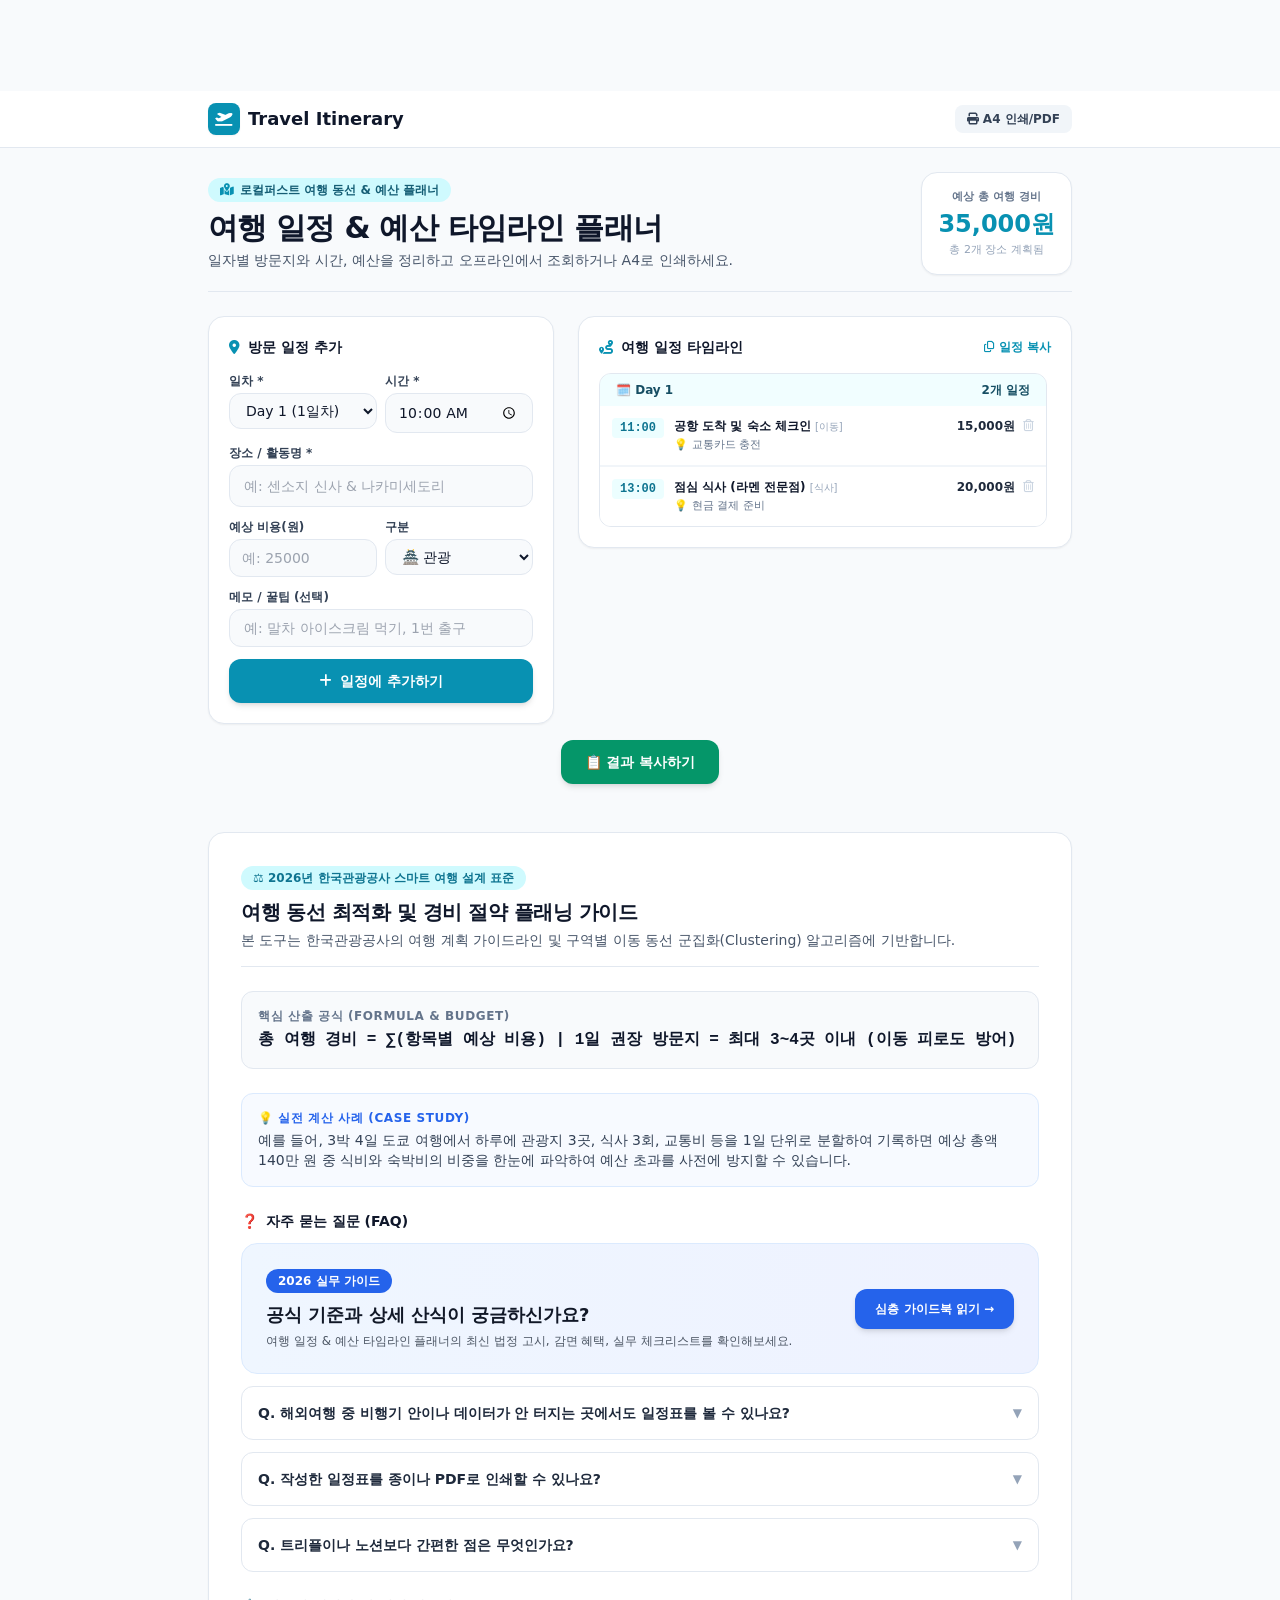
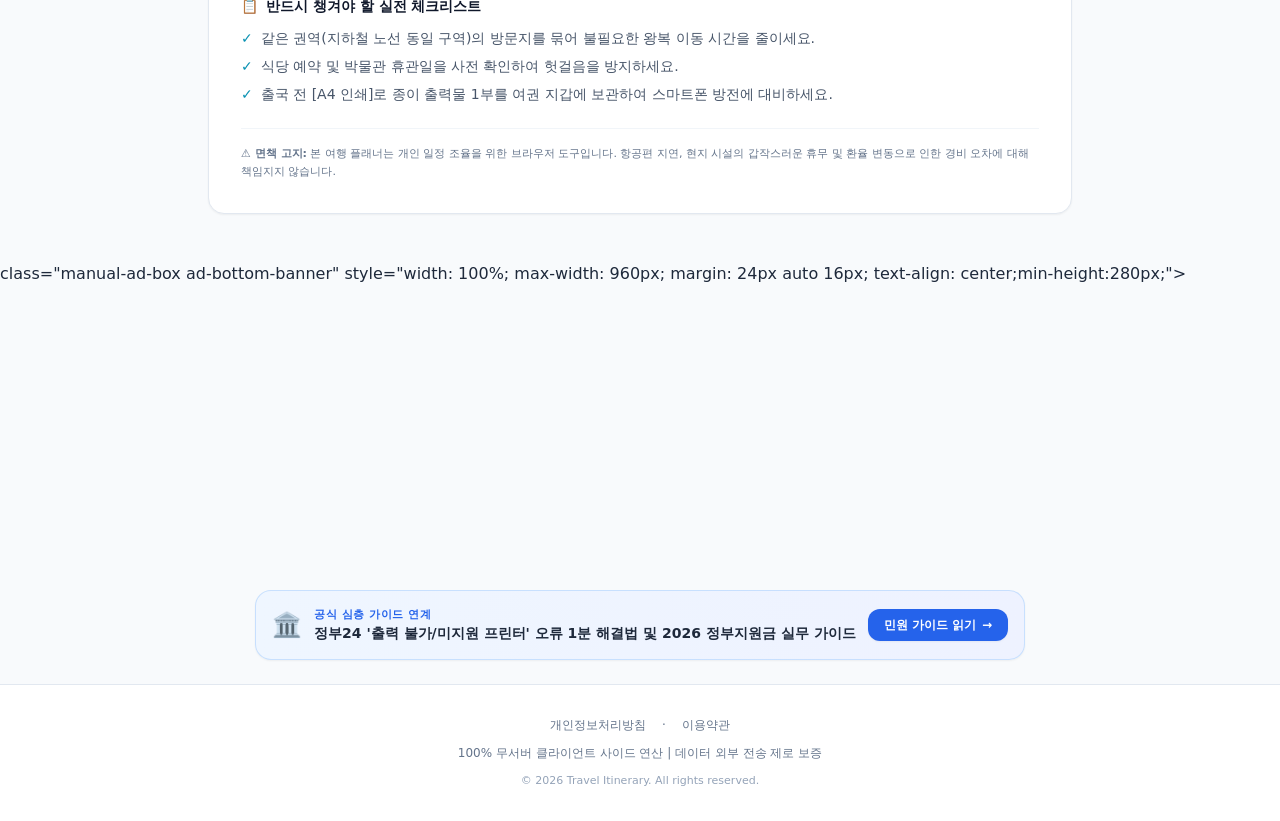
==== index.html @ 163cfbc2 "feat(quality): add MathGuard, A11y & CLS shield, unify AdSense client ID, numeric inputmode" ====
<!DOCTYPE html>
<html lang="ko">
<head>
    <meta charset="UTF-8">
    <link rel="preconnect" href="https://pagead2.googlesyndication.com">
    <link rel="preconnect" href="https://cdnjs.cloudflare.com" crossorigin>

    <link href="apple-touch-icon.png" rel="apple-touch-icon" sizes="180x180"/>
    <meta content="width=device-width, initial-scale=1.0, maximum-scale=1.0, user-scalable=no" name="viewport"/>
    <title>여행 일정 & 예산 타임라인 플래너 | 동선·경비</title>
    <meta content="일자별 방문지 동선 타임라인과 경비 정산 플래너. 오프라인 작동, A4 일정표 인쇄 및 PDF 다운로드 무료." name="description"/>
    <link href="https://travel.enjoy-onepage.com/" rel="canonical"/>
    <meta content="website" property="og:type"/>
    <meta property="og:locale" content="ko_KR">
    <meta content="https://travel.enjoy-onepage.com/" property="og:url"/>
    <meta content="Travel Itinerary - 여행 일정 & 예산 타임라인 플래너" property="og:title"/>
    <meta content="회원가입 없이 일자별 동선과 여행 경비를 정리하고 A4로 즉시 인쇄하는 여행 플래너입니다." property="og:description"/>
    <meta content="https://travel.enjoy-onepage.com/og-image.png" property="og:image"/>
    <meta content="summary_large_image" name="twitter:card"/>
    <meta content="Travel Itinerary - 여행 일정 & 예산 타임라인 플래너" name="twitter:title"/>
    <meta content="회원가입 없이 일자별 동선과 여행 경비를 정리하고 A4로 즉시 인쇄하는 여행 플래너입니다." name="twitter:description"/>
    <meta content="https://travel.enjoy-onepage.com/og-image.png" name="twitter:image"/>
    <link href="/favicon.ico" rel="icon" type="image/x-icon"/>

    <link rel="stylesheet" href="./style.css">
    <link href="https://cdnjs.cloudflare.com/ajax/libs/font-awesome/6.4.0/css/all.min.css" rel="stylesheet"/>
    <script async crossorigin="anonymous" src="https://pagead2.googlesyndication.com/pagead/js/adsbygoogle.js?client=ca-pub-2228289204702106"></script>

    <script type="application/ld+json">
    {
      "@context": "https://schema.org",
      "@graph": [
        {
          "@type": "WebApplication",
          "@id": "https://travel.enjoy-onepage.com/#webapp",
          "name": "Travel Itinerary - 여행 일정 & 예산 타임라인 플래너",
          "url": "https://travel.enjoy-onepage.com/",
          "applicationCategory": "TravelApplication",
          "operatingSystem": "All",
          "browserRequirements": "Requires JavaScript. Requires HTML5.",
          "description": "일자별 방문지 동선 타임라인과 경비 정산 플래너. 오프라인 작동, A4 일정표 인쇄 무료.",
          "image": "https://travel.enjoy-onepage.com/og-image.png",
          "offers": { "@type": "Offer", "price": "0", "priceCurrency": "KRW" }
        },
        {
          "@type": "FAQPage",
          "@id": "https://travel.enjoy-onepage.com/#faq",
          "mainEntity": [
            {
              "@type": "Question",
              "name": "해외여행 중 비행기 안이나 데이터가 안 터지는 곳에서도 일정표를 볼 수 있나요?",
              "acceptedAnswer": {
                "@type": "Answer",
                "text": "네, Travel Itinerary는 로컬스토리지에 저장되므로 인터넷 연결이 없는 비행기 안이나 해외 오프라인 환경에서도 언제든지 작성한 일정표와 경비 내역을 열람할 수 있습니다."
              }
            },
            {
              "@type": "Question",
              "name": "작성한 일정표를 종이나 PDF로 인쇄할 수 있나요?",
              "acceptedAnswer": {
                "@type": "Answer",
                "text": "네, 상단의 [A4 일정표 인쇄] 버튼을 누르면 불필요한 입력창과 광고가 제거된 깔끔한 A4 규격 타임라인 양식으로 브라우저 인쇄 및 PDF 저장이 즉시 가능합니다."
              }
            },
            {
              "@type": "Question",
              "name": "트리플이나 노션보다 간편한 점은 무엇인가요?",
              "acceptedAnswer": {
                "@type": "Answer",
                "text": "복잡한 회원가입, 앱 설치, 친구 초대 절차 없이 링크에 접속하자마자 1초 만에 일자별 장소와 예산을 채워 넣을 수 있어 초간단 여행 계획에 최적화되어 있습니다."
              }
            }
          ]
        }
      ]
    }
    </script>

    <style id="layout-shield">
      html, body { max-width: 100%; overflow-x: hidden; }
      .manual-ad-box { width: 100%; max-width: 960px; margin-left: auto; margin-right: auto; text-align: center; overflow: hidden; }
      .manual-ad-box ins { max-width: 100% !important; overflow: hidden !important; }
      :focus-visible { outline: 2px solid #3b82f6 !important; outline-offset: 2px !important; }
      input:focus-visible, select:focus-visible, textarea:focus-visible, button:focus-visible { outline: 2px solid #2563eb !important; outline-offset: 1px !important; }
      @media print {
        header, footer, .ad-top-banner, .ad-bottom-banner, #inputPanel, button, #toastNotification { display: none !important; }
        #timelineCard { border: none !important; box-shadow: none !important; width: 100% !important; }
      }
    </style>
<style id="mobile-hardening-shield">
  /* 모바일 한글 단어 단위 줄바꿈 보존 & 버튼 텍스트 단일행 쉴드 */
  body, h1, h2, h3, h4, p, span, label {
    word-break: keep-all;
    overflow-wrap: break-word;
  }
  button, [role="button"], a.btn {
    white-space: nowrap;
    word-break: keep-all;
  }
  @media (max-width: 640px) {
    input, select, textarea {
      font-size: 16px !important;
    }
    button, [role="button"], a.btn {
      min-height: 42px;
    }
  }
</style>
<script id="math-guard">
// Global Math & DOM Output Guard: prevents NaN / Infinity leaks to UI
(function() {
  const origToLocaleString = Number.prototype.toLocaleString;
  Number.prototype.toLocaleString = function(locales, options) {
    if (!Number.isFinite(this.valueOf())) return '0';
    return origToLocaleString.call(this, locales, options);
  };
  const origToFixed = Number.prototype.toFixed;
  Number.prototype.toFixed = function(digits) {
    if (!Number.isFinite(this.valueOf())) return '0';
    return origToFixed.call(this, digits);
  };
})();
</script>
<style id="ad-cls-shield">
  .ad-bottom { min-height: 280px !important; }
  .ad-bottom ins { min-height: 280px !important; }
</style>
</head>
<body class="bg-slate-50 text-slate-800 antialiased font-sans min-h-screen flex flex-col justify-between">
    <div class="manual-ad-box ad-top-banner" style="width: 100%; max-width: 960px; margin: 8px auto 16px; text-align: center;">
        <ins class="adsbygoogle" data-ad-client="ca-pub-2228289204702106" data-ad-format="horizontal" data-ad-slot="3824727725" data-full-width-responsive="true" style="display:inline-block;width:100%;height:60px;"></ins>
        <script>(adsbygoogle = window.adsbygoogle || []).push({});</script>
    </div>

    <header class="bg-white border-b border-slate-200 sticky top-0 z-40">
        <div class="max-w-4xl mx-auto px-4 py-3 flex items-center justify-between">
            <a href="/" class="flex items-center gap-2 text-slate-900 font-bold text-lg hover:text-cyan-600 transition">
                <span class="w-8 h-8 rounded-lg bg-cyan-600 text-white flex items-center justify-center font-black text-sm shadow-sm"><i class="fa-solid fa-plane-departure"></i></span>
                <span>Travel Itinerary</span>
            </a>
            <div class="flex items-center gap-2">
                <button id="printBtn" class="px-3 py-1.5 text-xs font-bold bg-slate-100 hover:bg-slate-200 text-slate-700 rounded-lg transition whitespace-nowrap" aria-label="A4 인쇄">
                    <i class="fa-solid fa-print mr-1"></i>A4 인쇄/PDF
                </button>
            </div>
        </div>
    </header>

    <section class="max-w-4xl mx-auto px-4 pt-6 pb-2 w-full">
        <div class="border-b border-slate-200 pb-4 flex flex-col md:flex-row md:items-center justify-between gap-4">
            <div>
                <div class="inline-flex items-center gap-1.5 px-3 py-1 rounded-full text-xs font-semibold bg-cyan-100 text-cyan-800 mb-2">
                    <i class="fa-solid fa-map-location-dot text-cyan-600"></i><span>로컬퍼스트 여행 동선 & 예산 플래너</span>
                </div>
                <h1 class="text-2xl sm:text-3xl font-black text-slate-900 tracking-tight">
                    여행 일정 & 예산 타임라인 플래너
                </h1>
                <p class="text-slate-600 text-xs sm:text-sm mt-1">
                    일자별 방문지와 시간, 예산을 정리하고 오프라인에서 조회하거나 A4로 인쇄하세요.
                </p>
            </div>
            <div class="bg-white border border-slate-200 rounded-2xl p-3 sm:p-4 text-center min-w-[150px] shadow-sm">
                <div class="text-[11px] font-bold text-slate-500">예상 총 여행 경비</div>
                <div class="text-2xl font-black text-cyan-600 mt-0.5" id="totalExpenseText">0원</div>
                <div class="text-[11px] text-slate-400 mt-0.5" id="tripDaysSub">총 0개 장소 계획됨</div>
            </div>
        </div>
    </section>

    <!-- Workspace: 1:1 Left Inputs, Right Timeline Card (Sticky) -->
    <main class="max-w-4xl mx-auto px-4 py-4 w-full flex-grow">
        <div class="grid grid-cols-1 lg:grid-cols-12 gap-6 items-start">
            <!-- Left 5 cols: Plan Inputs -->
            <section id="inputPanel" class="lg:col-span-5 bg-white rounded-2xl p-5 border border-slate-200 shadow-sm space-y-4">
                <h2 class="text-sm font-bold text-slate-900 flex items-center gap-2">
                    <i class="fa-solid fa-location-dot text-cyan-600"></i>방문 일정 추가
                </h2>

                <form id="planForm" class="space-y-3">
                    <div class="grid grid-cols-2 gap-2">
                        <div>
                            <label for="planDay" class="block text-xs font-bold text-slate-700 mb-1">일차 *</label>
                            <select id="planDay" class="w-full text-base sm:text-sm px-3 py-2 bg-slate-50 border border-slate-200 rounded-xl focus:outline-none focus:ring-2 focus:ring-cyan-500 font-medium text-slate-900" aria-label="일차 선택">
                                <option value="Day 1">Day 1 (1일차)</option>
                                <option value="Day 2">Day 2 (2일차)</option>
                                <option value="Day 3">Day 3 (3일차)</option>
                                <option value="Day 4">Day 4 (4일차)</option>
                                <option value="Day 5">Day 5 (5일차)</option>
                            </select>
                        </div>
                        <div>
                            <label for="planTime" class="block text-xs font-bold text-slate-700 mb-1">시간 *</label>
                            <input type="time" id="planTime" value="10:00" required class="w-full text-base sm:text-sm px-3 py-2 bg-slate-50 border border-slate-200 rounded-xl focus:outline-none focus:ring-2 focus:ring-cyan-500 font-medium text-slate-900" aria-label="방문 시간">
                        </div>
                    </div>

                    <div>
                        <label for="planPlace" class="block text-xs font-bold text-slate-700 mb-1">장소 / 활동명 *</label>
                        <input type="text" id="planPlace" required placeholder="예: 센소지 신사 & 나카미세도리" class="w-full text-base sm:text-sm px-3.5 py-2.5 bg-slate-50 border border-slate-200 rounded-xl focus:outline-none focus:ring-2 focus:ring-cyan-500 font-medium text-slate-900" aria-label="장소">
                    </div>

                    <div class="grid grid-cols-2 gap-2">
                        <div>
                            <label for="planCost" class="block text-xs font-bold text-slate-700 mb-1">예상 비용(원)</label>
                            <input type="number" id="planCost" min="0" step="1000" placeholder="예: 25000" class="w-full text-base sm:text-sm px-3 py-2 bg-slate-50 border border-slate-200 rounded-xl focus:outline-none focus:ring-2 focus:ring-cyan-500 font-medium text-slate-900" aria-label="예상 비용" inputmode="numeric">
                        </div>
                        <div>
                            <label for="planCategory" class="block text-xs font-bold text-slate-700 mb-1">구분</label>
                            <select id="planCategory" class="w-full text-base sm:text-sm px-3 py-2 bg-slate-50 border border-slate-200 rounded-xl focus:outline-none focus:ring-2 focus:ring-cyan-500 font-medium text-slate-900" aria-label="구분">
                                <option value="관광">🏯 관광</option>
                                <option value="식사">🍜 식사</option>
                                <option value="이동">🚅 이동</option>
                                <option value="숙소">🏨 숙소</option>
                                <option value="쇼핑">🛍️ 쇼핑</option>
                            </select>
                        </div>
                    </div>

                    <div>
                        <label for="planMemo" class="block text-xs font-bold text-slate-700 mb-1">메모 / 꿀팁 (선택)</label>
                        <input type="text" id="planMemo" placeholder="예: 말차 아이스크림 먹기, 1번 출구" class="w-full text-base sm:text-sm px-3.5 py-2 bg-slate-50 border border-slate-200 rounded-xl focus:outline-none focus:ring-2 focus:ring-cyan-500 font-medium text-slate-900" aria-label="메모">
                    </div>

                    <button type="submit" class="w-full py-3 bg-cyan-600 hover:bg-cyan-700 text-white font-bold text-sm rounded-xl shadow-md transition flex items-center justify-center gap-2 whitespace-nowrap" aria-label="일정 추가">
                        <i class="fa-solid fa-plus"></i><span>일정에 추가하기</span>
                    </button>
                </form>
            </section>

            <!-- Right 7 cols: Timeline Output Card -->
            <section class="lg:col-span-7 space-y-4">
                <div id="timelineCard" class="bg-white rounded-2xl p-5 border border-slate-200 shadow-sm">
                    <div class="flex items-center justify-between mb-4">
                        <h3 class="text-sm font-bold text-slate-900 flex items-center gap-2">
                            <i class="fa-solid fa-route text-cyan-600"></i>여행 일정 타임라인
                        </h3>
                        <button id="copyItineraryBtn" class="text-xs font-bold text-cyan-600 hover:text-cyan-800 flex items-center gap-1 whitespace-nowrap" aria-label="일정 복사">
                            <i class="fa-regular fa-copy"></i><span>일정 복사</span>
                        </button>
                    </div>

                    <div id="timelineContainer" class="space-y-4 max-h-[520px] overflow-y-auto pr-1">
                        <!-- Dynamic Day groups and items -->
                    </div>
                </div>
            </section>
        </div>
    
      <div class="mt-4 text-center">
        <button id="masterCopyBtn" onclick="copyMasterResult()" class="whitespace-nowrap w-full sm:w-auto px-6 py-3 bg-emerald-600 hover:bg-emerald-700 text-white font-bold rounded-xl shadow-md transition flex items-center justify-center gap-2 text-sm mx-auto whitespace-nowrap">
          <span>📋 결과 복사하기</span>
        </button>
      </div>

  </main>

    <!-- Toast -->
    <div id="toastNotification" class="fixed bottom-6 left-1/2 -translate-x-1/2 bg-slate-900/90 text-white text-xs sm:text-sm px-4 py-2.5 rounded-xl shadow-xl z-50 transition-opacity duration-300 opacity-0 pointer-events-none flex items-center gap-2">
        <i class="fa-solid fa-circle-check text-cyan-400"></i><span id="toastMessage">안내 메시지</span>
    </div>

    <!-- 📖 E-E-A-T Guide Section (Q1~Q7) -->
    <section class="max-w-4xl mx-auto my-8 px-4">
      <div class="bg-white rounded-2xl p-6 sm:p-8 border border-slate-200 shadow-sm space-y-6">
        <div class="border-b border-slate-200 pb-4">
          <div class="inline-flex items-center gap-1.5 px-3 py-1 rounded-full text-xs font-bold bg-cyan-100 text-cyan-700 mb-2">
            <span>⚖️ 2026년 한국관광공사 스마트 여행 설계 표준</span>
          </div>
          <h3 class="text-xl font-black text-slate-900 tracking-tight">
            여행 동선 최적화 및 경비 절약 플래닝 가이드
          </h3>
          <p class="text-xs sm:text-sm text-slate-600 mt-1">
            본 도구는 한국관광공사의 여행 계획 가이드라인 및 구역별 이동 동선 군집화(Clustering) 알고리즘에 기반합니다.
          </p>
        </div>

        <div class="p-4 bg-slate-50 rounded-xl border border-slate-200">
          <div class="text-xs font-bold text-slate-500 uppercase tracking-wider mb-1">핵심 산출 공식 (Formula & Budget)</div>
          <div class="text-sm sm:text-base font-extrabold text-slate-900 font-mono leading-relaxed">
            총 여행 경비 = ∑(항목별 예상 비용) | 1일 권장 방문지 = 최대 3~4곳 이내 (이동 피로도 방어)
          </div>
        </div>

        <div class="p-4 bg-blue-50/50 rounded-xl border border-blue-100">
          <div class="text-xs font-bold text-blue-600 uppercase tracking-wider mb-1">💡 실전 계산 사례 (Case Study)</div>
          <p class="text-xs sm:text-sm text-slate-700 leading-relaxed">
            예를 들어, 3박 4일 도쿄 여행에서 하루에 관광지 3곳, 식사 3회, 교통비 등을 1일 단위로 분할하여 기록하면 예상 총액 140만 원 중 식비와 숙박비의 비중을 한눈에 파악하여 예산 초과를 사전에 방지할 수 있습니다.
          </p>
        </div>

        <div class="space-y-3">
          <h4 class="text-sm font-bold text-slate-900 mb-2 flex items-center gap-2"><span>❓</span> 자주 묻는 질문 (FAQ)</h4>
          
    <!-- 심층 가이드북 바로가기 (4-1-4 헌법 준수) -->
    <div class="mt-8 mb-8 p-6 bg-gradient-to-r from-blue-50 to-indigo-50 rounded-2xl border border-blue-100 flex flex-col sm:flex-row items-center justify-between gap-4">
      <div>
        <span class="inline-block px-3 py-1 bg-blue-600 text-white text-xs font-bold rounded-full mb-2">2026 실무 가이드</span>
        <h3 class="text-lg font-bold text-gray-900">공식 기준과 상세 산식이 궁금하신가요?</h3>
        <p class="text-xs text-gray-600 mt-1">여행 일정 & 예산 타임라인 플래너의 최신 법정 고시, 감면 혜택, 실무 체크리스트를 확인해보세요.</p>
      </div>
      <a href="/guides/guide.html" class="whitespace-nowrap px-5 py-3 bg-blue-600 hover:bg-blue-700 text-white font-bold rounded-xl shadow-md transition flex items-center gap-2 text-xs shrink-0">
        심층 가이드북 읽기 &rarr;
      </a>
    </div>

    <details class="group border border-slate-200 rounded-xl p-4">
            <summary class="flex items-center justify-between cursor-pointer font-bold text-sm text-slate-800">
              <span>Q. 해외여행 중 비행기 안이나 데이터가 안 터지는 곳에서도 일정표를 볼 수 있나요?</span>
              <span class="transition group-open:rotate-180 text-slate-400 text-xs">▼</span>
            </summary>
            <div class="text-xs text-slate-600 mt-3 leading-relaxed border-t border-slate-100 pt-3">
              네, Travel Itinerary는 로컬스토리지에 저장되므로 인터넷 연결이 없는 비행기 안이나 해외 오프라인 환경에서도 언제든지 작성한 일정표와 경비 내역을 열람할 수 있습니다.
            </div>
          </details>
          <details class="group border border-slate-200 rounded-xl p-4">
            <summary class="flex items-center justify-between cursor-pointer font-bold text-sm text-slate-800">
              <span>Q. 작성한 일정표를 종이나 PDF로 인쇄할 수 있나요?</span>
              <span class="transition group-open:rotate-180 text-slate-400 text-xs">▼</span>
            </summary>
            <div class="text-xs text-slate-600 mt-3 leading-relaxed border-t border-slate-100 pt-3">
              네, 상단의 [A4 일정표 인쇄] 버튼을 누르면 불필요한 입력창과 광고가 제거된 깔끔한 A4 규격 타임라인 양식으로 브라우저 인쇄 및 PDF 저장이 즉시 가능합니다.
            </div>
          </details>
          <details class="group border border-slate-200 rounded-xl p-4">
            <summary class="flex items-center justify-between cursor-pointer font-bold text-sm text-slate-800">
              <span>Q. 트리플이나 노션보다 간편한 점은 무엇인가요?</span>
              <span class="transition group-open:rotate-180 text-slate-400 text-xs">▼</span>
            </summary>
            <div class="text-xs text-slate-600 mt-3 leading-relaxed border-t border-slate-100 pt-3">
              복잡한 회원가입, 앱 설치, 친구 초대 절차 없이 링크에 접속하자마자 1초 만에 일자별 장소와 예산을 채워 넣을 수 있어 초간단 여행 계획에 최적화되어 있습니다.
            </div>
          </details>
        </div>

        <div>
          <h4 class="text-sm font-bold text-slate-900 mb-3 flex items-center gap-2">
            <span>📋</span> 반드시 챙겨야 할 실전 체크리스트
          </h4>
          <ul class="text-xs sm:text-sm text-slate-600 space-y-2">
            <li class="flex items-start gap-2"><span class="text-cyan-600 font-bold">✓</span><span>같은 권역(지하철 노선 동일 구역)의 방문지를 묶어 불필요한 왕복 이동 시간을 줄이세요.</span></li>
            <li class="flex items-start gap-2"><span class="text-cyan-600 font-bold">✓</span><span>식당 예약 및 박물관 휴관일을 사전 확인하여 헛걸음을 방지하세요.</span></li>
            <li class="flex items-start gap-2"><span class="text-cyan-600 font-bold">✓</span><span>출국 전 [A4 인쇄]로 종이 출력물 1부를 여권 지갑에 보관하여 스마트폰 방전에 대비하세요.</span></li>
          </ul>
        </div>

        <div class="pt-4 border-t border-slate-100 text-[11px] text-slate-500 leading-relaxed">
          <strong>⚠️ 면책 고지:</strong> 본 여행 플래너는 개인 일정 조율을 위한 브라우저 도구입니다. 항공편 지연, 현지 시설의 갑작스러운 휴무 및 환율 변동으로 인한 경비 오차에 대해 책임지지 않습니다.
        </div>
      </div>
    </section>

    <div <!-- ADSENSE START: mid -->
<div class="ad-box ad-mid" style="max-width:1080px;margin:16px auto;padding:0 14px;text-align:center;">
  <ins class="adsbygoogle" style="display:block" data-ad-client="ca-pub-2228289204702106" data-ad-slot="1186914926" data-ad-format="auto" data-full-width-responsive="true"></ins>
  <script>(adsbygoogle = window.adsbygoogle || []).push({});</script>
</div>
<!-- ADSENSE END: mid -->

class="manual-ad-box ad-bottom-banner" style="width: 100%; max-width: 960px; margin: 24px auto 16px; text-align: center;min-height:280px;">
        <ins class="adsbygoogle" data-ad-client="ca-pub-2228289204702106" data-ad-format="auto" data-ad-slot="3416334507" data-full-width-responsive="true" style="display:block;min-height:280px;"></ins>
        <script>(adsbygoogle = window.adsbygoogle || []).push({});</script>
    </div>

    <!-- 🔗 딥리서치 토픽 클러스터: 관련 전문 블로그 가이드 역링크 -->
<section class="max-w-4xl mx-auto my-6 px-4">
  <div class="p-4 bg-gradient-to-r from-blue-50 to-indigo-50 dark:from-slate-800 dark:to-slate-800/80 rounded-2xl border border-blue-200/80 dark:border-slate-700 shadow-sm flex flex-col sm:flex-row items-center justify-between gap-3">
    <div class="flex items-center gap-3">
      <span class="text-2xl flex-shrink-0">🏛️</span>
      <div class="text-left">
        <div class="text-[11px] font-bold text-blue-600 dark:text-blue-400 uppercase tracking-wider">공식 심층 가이드 연계</div>
        <div class="text-xs sm:text-sm font-bold text-slate-800 dark:text-slate-100 leading-snug">정부24 '출력 불가/미지원 프린터' 오류 1분 해결법 및 2026 정부지원금 실무 가이드</div>
      </div>
    </div>
    <a href="https://life-kr.enjoy-onepage.com/2026/09/18/gov24-printer-pdf-error-fix/" target="_blank" rel="noopener noreferrer" class="shrink-0 px-4 py-2 bg-blue-600 hover:bg-blue-700 text-white text-xs font-bold rounded-xl transition shadow-sm hover:shadow flex items-center gap-1.5">
      <span>민원 가이드 읽기</span>
      <span>→</span>
    </a>
  </div>
</section>

<footer class="border-t border-slate-200 bg-white py-8 px-4 text-center">
        <div class="max-w-4xl mx-auto text-xs text-slate-500 space-y-3">
            <div class="flex flex-wrap justify-center gap-4 text-xs font-medium">
                <a class="hover:text-cyan-600 transition" href="/privacy.html">개인정보처리방침</a>
                <span>·</span>
                <a class="hover:text-cyan-600 transition" href="/terms.html">이용약관</a>
            </div>
            <p>100% 무서버 클라이언트 사이드 연산 | 데이터 외부 전송 제로 보증</p>
            <p class="text-[11px] text-slate-400">© 2026 Travel Itinerary. All rights reserved.</p>
        </div>
    </footer>

    <script>
        const STORAGE_KEY = 'enjoy_travel_itinerary_v1';
        let plans = [];

        function showToast(msg) {
            const toast = document.getElementById('toastNotification');
            const toastMsg = document.getElementById('toastMessage');
            if (toast && toastMsg) {
                toastMsg.innerText = msg;
                toast.classList.remove('opacity-0', 'pointer-events-none');
                setTimeout(() => toast.classList.add('opacity-0', 'pointer-events-none'), 2200);
            }
        }

        function loadData() {
            try {
                const raw = localStorage.getItem(STORAGE_KEY);
                plans = raw ? JSON.parse(raw) : [
                    { id: 'p1', day: 'Day 1', time: '11:00', place: '공항 도착 및 숙소 체크인', cost: 15000, category: '이동', memo: '교통카드 충전' },
                    { id: 'p2', day: 'Day 1', time: '13:00', place: '점심 식사 (라멘 전문점)', cost: 20000, category: '식사', memo: '현금 결제 준비' }
                ];
            } catch(e) {
                plans = [];
            }
            renderTimeline();
        }

        function saveData() {
            try {
                localStorage.setItem(STORAGE_KEY, JSON.stringify(plans));
            } catch(e) {}
            renderTimeline();
        }

        function renderTimeline() {
            const container = document.getElementById('timelineContainer');
            container.innerHTML = '';

            let totalCost = 0;
            const groups = {};

            plans.forEach(p => {
                totalCost += (parseInt(p.cost, 10) || 0);
                if (!groups[p.day]) groups[p.day] = [];
                groups[p.day].push(p);
            });

            document.getElementById('totalExpenseText').innerText = `${totalCost.toLocaleString()}원`;
            document.getElementById('tripDaysSub').innerText = `총 ${plans.length}개 장소 계획됨`;

            if (plans.length === 0) {
                container.innerHTML = '<div class="text-center py-10 text-slate-400 text-xs">일정이 비어 있습니다. 왼쪽에서 장소를 추가해보세요!</div>';
                return;
            }

            Object.keys(groups).sort().forEach(day => {
                const dayBox = document.createElement('div');
                dayBox.className = 'border border-slate-200 rounded-xl overflow-hidden';
                
                let itemsHtml = '';
                groups[day].sort((a,b) => a.time.localeCompare(b.time)).forEach(item => {
                    itemsHtml += `
                        <div class="p-3 bg-white border-b border-slate-100 last:border-b-0 flex items-start justify-between gap-3 text-xs">
                            <div class="flex items-start gap-2.5">
                                <span class="font-mono font-bold text-cyan-700 bg-cyan-50 px-2 py-0.5 rounded">${item.time}</span>
                                <div>
                                    <div class="font-bold text-slate-900">${item.place} <span class="text-[10px] text-slate-400 font-normal">[${item.category}]</span></div>
                                    ${item.memo ? `<div class="text-[11px] text-slate-500 mt-0.5">💡 ${item.memo}</div>` : ''}
                                </div>
                            </div>
                            <div class="flex items-center gap-2">
                                <span class="font-extrabold text-slate-800">${(parseInt(item.cost, 10) || 0).toLocaleString()}원</span>
                                <button onclick="deletePlan('${item.id}')" class="text-slate-300 hover:text-rose-600 transition whitespace-nowrap"><i class="fa-regular fa-trash-can"></i></button>
                            </div>
                        </div>
                    `;
                });

                dayBox.innerHTML = `
                    <div class="bg-cyan-50/70 px-4 py-2 text-xs font-black text-cyan-900 flex justify-between">
                        <span>🗓️ ${day}</span>
                        <span>${groups[day].length}개 일정</span>
                    </div>
                    <div class="divide-y divide-slate-100">${itemsHtml}</div>
                `;
                container.appendChild(dayBox);
            });
        }

        window.deletePlan = function(id) {
            plans = plans.filter(p => p.id !== id);
            saveData();
            showToast("일정이 삭제되었습니다.");
        };

        document.getElementById('planForm').addEventListener('submit', (e) => {
            e.preventDefault();
            const day = document.getElementById('planDay').value;
            const time = document.getElementById('planTime').value;
            const place = document.getElementById('planPlace').value.trim();
            const cost = parseInt(document.getElementById('planCost').value, 10) || 0;
            const category = document.getElementById('planCategory').value;
            const memo = document.getElementById('planMemo').value.trim();

            if (!place) return;

            plans.push({
                id: 'plan_' + Date.now(),
                day,
                time,
                place,
                cost,
                category,
                memo
            });
            saveData();

            document.getElementById('planPlace').value = '';
            document.getElementById('planCost').value = '';
            document.getElementById('planMemo').value = '';
            showToast("새 일정이 추가되었습니다!");
        });

        document.getElementById('printBtn').addEventListener('click', () => {
            window.print();
        });

        document.getElementById('copyItineraryBtn').addEventListener('click', () => {
            let total = plans.reduce((acc, p) => acc + (parseInt(p.cost, 10) || 0), 0);
            let text = `✈️ 내 여행 일정표 (Travel Itinerary)
---------------------------------
`;
            plans.forEach(p => {
                text += `[${p.day} ${p.time}] ${p.place} (${(parseInt(p.cost, 10)||0).toLocaleString()}원) ${p.memo ? '- ' + p.memo : ''}
`;
            });
            text += `
총 예상 경비: ${total.toLocaleString()}원
👉 바로가기: https://travel.enjoy-onepage.com/`;

            navigator.clipboard.writeText(text).then(() => showToast("여행 일정이 복사되었습니다."));
        });

        loadData();
    </script>

  <!-- 원클릭 복사 & 토스트 스크립트 (4-4 헌법 준수) -->
  <div id="masterToast" class="fixed bottom-6 left-1/2 transform -translate-x-1/2 bg-gray-900 text-white text-xs py-3 px-6 rounded-full shadow-2xl transition opacity-0 pointer-events-none z-50">
    클립보드에 복사되었습니다!
  </div>
  <script>
    function copyMasterResult() {
      var resEl = document.getElementById('result') || document.getElementById('resultCard') || document.querySelector('.result-box') || document.querySelector('main');
      var text = resEl ? (resEl.innerText || resEl.textContent) : '여행 일정 & 예산 타임라인 플래너 계산 결과';
      var shareText = text.trim() + "\n\n👉 여행 일정 & 예산 타임라인 플래너 바로가기: " + window.location.href;
      if (navigator.clipboard) {
        navigator.clipboard.writeText(shareText).then(showMasterToast);
      } else {
        var ta = document.createElement('textarea');
        ta.value = shareText;
        document.body.appendChild(ta);
        ta.select();
        document.execCommand('copy');
        document.body.removeChild(ta);
        showMasterToast();
      }
    }
    function showMasterToast() {
      var t = document.getElementById('masterToast');
      if (!t) return;
      t.classList.remove('opacity-0', 'pointer-events-none');
      t.classList.add('opacity-100');
      setTimeout(function() {
        t.classList.remove('opacity-100');
        t.classList.add('opacity-0', 'pointer-events-none');
      }, 2200);
    }
  </script>

</body>
</html>
---- style.css ----
*,::backdrop,:after,:before{--tw-border-spacing-x:0;--tw-border-spacing-y:0;--tw-translate-x:0;--tw-translate-y:0;--tw-rotate:0;--tw-skew-x:0;--tw-skew-y:0;--tw-scale-x:1;--tw-scale-y:1;--tw-pan-x: ;--tw-pan-y: ;--tw-pinch-zoom: ;--tw-scroll-snap-strictness:proximity;--tw-gradient-from-position: ;--tw-gradient-via-position: ;--tw-gradient-to-position: ;--tw-ordinal: ;--tw-slashed-zero: ;--tw-numeric-figure: ;--tw-numeric-spacing: ;--tw-numeric-fraction: ;--tw-ring-inset: ;--tw-ring-offset-width:0px;--tw-ring-offset-color:#fff;--tw-ring-color:#3b82f680;--tw-ring-offset-shadow:0 0 #0000;--tw-ring-shadow:0 0 #0000;--tw-shadow:0 0 #0000;--tw-shadow-colored:0 0 #0000;--tw-blur: ;--tw-brightness: ;--tw-contrast: ;--tw-grayscale: ;--tw-hue-rotate: ;--tw-invert: ;--tw-saturate: ;--tw-sepia: ;--tw-drop-shadow: ;--tw-backdrop-blur: ;--tw-backdrop-brightness: ;--tw-backdrop-contrast: ;--tw-backdrop-grayscale: ;--tw-backdrop-hue-rotate: ;--tw-backdrop-invert: ;--tw-backdrop-opacity: ;--tw-backdrop-saturate: ;--tw-backdrop-sepia: ;--tw-contain-size: ;--tw-contain-layout: ;--tw-contain-paint: ;--tw-contain-style: }/*! tailwindcss v3.4.17 | MIT License | https://tailwindcss.com*/*,:after,:before{box-sizing:border-box;border:0 solid #e5e7eb}:after,:before{--tw-content:""}:host,html{line-height:1.5;-webkit-text-size-adjust:100%;tab-size:4;font-family:ui-sans-serif,system-ui,sans-serif,Apple Color Emoji,Segoe UI Emoji,Segoe UI Symbol,Noto Color Emoji;font-feature-settings:normal;font-variation-settings:normal;-webkit-tap-highlight-color:transparent}body{margin:0;line-height:inherit}hr{height:0;color:inherit;border-top-width:1px}abbr:where([title]){-webkit-text-decoration:underline dotted;text-decoration:underline dotted}h1,h2,h3,h4,h5,h6{font-size:inherit;font-weight:inherit}a{color:inherit;text-decoration:inherit}b,strong{font-weight:bolder}code,kbd,pre,samp{font-family:ui-monospace,SFMono-Regular,Menlo,Monaco,Consolas,Liberation Mono,Courier New,monospace;font-feature-settings:normal;font-variation-settings:normal;font-size:1em}small{font-size:80%}sub,sup{font-size:75%;line-height:0;position:relative;vertical-align:initial}sub{bottom:-.25em}sup{top:-.5em}table{text-indent:0;border-color:inherit;border-collapse:collapse}button,input,optgroup,select,textarea{font-family:inherit;font-feature-settings:inherit;font-variation-settings:inherit;font-size:100%;font-weight:inherit;line-height:inherit;letter-spacing:inherit;color:inherit;margin:0;padding:0}button,select{text-transform:none}button,input:where([type=button]),input:where([type=reset]),input:where([type=submit]){-webkit-appearance:button;background-color:initial;background-image:none}:-moz-focusring{outline:auto}:-moz-ui-invalid{box-shadow:none}progress{vertical-align:initial}::-webkit-inner-spin-button,::-webkit-outer-spin-button{height:auto}[type=search]{-webkit-appearance:textfield;outline-offset:-2px}::-webkit-search-decoration{-webkit-appearance:none}::-webkit-file-upload-button{-webkit-appearance:button;font:inherit}summary{display:list-item}blockquote,dd,dl,figure,h1,h2,h3,h4,h5,h6,hr,p,pre{margin:0}fieldset{margin:0}fieldset,legend{padding:0}menu,ol,ul{list-style:none;margin:0;padding:0}dialog{padding:0}textarea{resize:vertical}input::placeholder,textarea::placeholder{opacity:1;color:#9ca3af}[role=button],button{cursor:pointer}:disabled{cursor:default}audio,canvas,embed,iframe,img,object,svg,video{display:block;vertical-align:middle}img,video{max-width:100%;height:auto}[hidden]:where(:not([hidden=until-found])){display:none}.container{width:100%}@media (min-width:640px){.container{max-width:640px}}@media (min-width:768px){.container{max-width:768px}}@media (min-width:1024px){.container{max-width:1024px}}@media (min-width:1280px){.container{max-width:1280px}}@media (min-width:1536px){.container{max-width:1536px}}.pointer-events-none{pointer-events:none}.fixed{position:fixed}.sticky{position:sticky}.bottom-6{bottom:1.5rem}.left-1\/2{left:50%}.right-6{right:1.5rem}.top-0{top:0}.z-40{z-index:40}.z-50{z-index:50}.mx-auto{margin-left:auto;margin-right:auto}.my-6{margin-top:1.5rem;margin-bottom:1.5rem}.my-8{margin-top:2rem;margin-bottom:2rem}.mb-1{margin-bottom:.25rem}.mb-2{margin-bottom:.5rem}.mb-3{margin-bottom:.75rem}.mb-4{margin-bottom:1rem}.mb-6{margin-bottom:1.5rem}.mb-8{margin-bottom:2rem}.mr-1{margin-right:.25rem}.mt-0\.5{margin-top:.125rem}.mt-1{margin-top:.25rem}.mt-3{margin-top:.75rem}.mt-4{margin-top:1rem}.mt-8{margin-top:2rem}.mt-auto{margin-top:auto}.block{display:block}.inline-block{display:inline-block}.flex{display:flex}.inline-flex{display:inline-flex}.table{display:table}.grid{display:grid}.hidden{display:none}.h-6{height:1.5rem}.h-8{height:2rem}.max-h-\[520px\]{max-height:520px}.min-h-screen{min-height:100vh}.w-6{width:1.5rem}.w-8{width:2rem}.w-full{width:100%}.min-w-\[150px\]{min-width:150px}.min-w-full{min-width:100%}.max-w-4xl{max-width:56rem}.max-w-6xl{max-width:72rem}.flex-shrink-0,.shrink-0{flex-shrink:0}.flex-grow{flex-grow:1}.-translate-x-1\/2{--tw-translate-x:-50%}.-translate-x-1\/2,.transform{transform:translate(var(--tw-translate-x),var(--tw-translate-y)) rotate(var(--tw-rotate)) skewX(var(--tw-skew-x)) skewY(var(--tw-skew-y)) scaleX(var(--tw-scale-x)) scaleY(var(--tw-scale-y))}.cursor-pointer{cursor:pointer}.list-none{list-style-type:none}.grid-cols-1{grid-template-columns:repeat(1,minmax(0,1fr))}.grid-cols-2{grid-template-columns:repeat(2,minmax(0,1fr))}.flex-col{flex-direction:column}.flex-wrap{flex-wrap:wrap}.items-start{align-items:flex-start}.items-center{align-items:center}.justify-center{justify-content:center}.justify-between{justify-content:space-between}.gap-1{gap:.25rem}.gap-1\.5{gap:.375rem}.gap-2{gap:.5rem}.gap-2\.5{gap:.625rem}.gap-3{gap:.75rem}.gap-4{gap:1rem}.gap-6{gap:1.5rem}.gap-8{gap:2rem}.space-y-2>:not([hidden])~:not([hidden]){--tw-space-y-reverse:0;margin-top:calc(.5rem*(1 - var(--tw-space-y-reverse)));margin-bottom:calc(.5rem*var(--tw-space-y-reverse))}.space-y-2\.5>:not([hidden])~:not([hidden]){--tw-space-y-reverse:0;margin-top:calc(.625rem*(1 - var(--tw-space-y-reverse)));margin-bottom:calc(.625rem*var(--tw-space-y-reverse))}.space-y-3>:not([hidden])~:not([hidden]){--tw-space-y-reverse:0;margin-top:calc(.75rem*(1 - var(--tw-space-y-reverse)));margin-bottom:calc(.75rem*var(--tw-space-y-reverse))}.space-y-4>:not([hidden])~:not([hidden]){--tw-space-y-reverse:0;margin-top:calc(1rem*(1 - var(--tw-space-y-reverse)));margin-bottom:calc(1rem*var(--tw-space-y-reverse))}.space-y-6>:not([hidden])~:not([hidden]){--tw-space-y-reverse:0;margin-top:calc(1.5rem*(1 - var(--tw-space-y-reverse)));margin-bottom:calc(1.5rem*var(--tw-space-y-reverse))}.space-y-8>:not([hidden])~:not([hidden]){--tw-space-y-reverse:0;margin-top:calc(2rem*(1 - var(--tw-space-y-reverse)));margin-bottom:calc(2rem*var(--tw-space-y-reverse))}.divide-y>:not([hidden])~:not([hidden]){--tw-divide-y-reverse:0;border-top-width:calc(1px*(1 - var(--tw-divide-y-reverse)));border-bottom-width:calc(1px*var(--tw-divide-y-reverse))}.divide-gray-200>:not([hidden])~:not([hidden]){--tw-divide-opacity:1;border-color:rgb(229 231 235/var(--tw-divide-opacity,1))}.divide-slate-100>:not([hidden])~:not([hidden]){--tw-divide-opacity:1;border-color:rgb(241 245 249/var(--tw-divide-opacity,1))}.overflow-hidden{overflow:hidden}.overflow-x-auto{overflow-x:auto}.overflow-y-auto{overflow-y:auto}.whitespace-nowrap{white-space:nowrap}.rounded{border-radius:.25rem}.rounded-2xl{border-radius:1rem}.rounded-full{border-radius:9999px}.rounded-lg{border-radius:.5rem}.rounded-xl{border-radius:.75rem}.border{border-width:1px}.border-b{border-bottom-width:1px}.border-l-2{border-left-width:2px}.border-t{border-top-width:1px}.border-blue-100{--tw-border-opacity:1;border-color:rgb(219 234 254/var(--tw-border-opacity,1))}.border-blue-200{--tw-border-opacity:1;border-color:rgb(191 219 254/var(--tw-border-opacity,1))}.border-blue-200\/80{border-color:#bfdbfecc}.border-gray-100{--tw-border-opacity:1;border-color:rgb(243 244 246/var(--tw-border-opacity,1))}.border-gray-200{--tw-border-opacity:1;border-color:rgb(229 231 235/var(--tw-border-opacity,1))}.border-slate-100{--tw-border-opacity:1;border-color:rgb(241 245 249/var(--tw-border-opacity,1))}.border-slate-200{--tw-border-opacity:1;border-color:rgb(226 232 240/var(--tw-border-opacity,1))}.border-transparent{border-color:#0000}.bg-blue-100{--tw-bg-opacity:1;background-color:rgb(219 234 254/var(--tw-bg-opacity,1))}.bg-blue-50{--tw-bg-opacity:1;background-color:rgb(239 246 255/var(--tw-bg-opacity,1))}.bg-blue-50\/50{background-color:#eff6ff80}.bg-blue-600{--tw-bg-opacity:1;background-color:rgb(37 99 235/var(--tw-bg-opacity,1))}.bg-cyan-100{--tw-bg-opacity:1;background-color:rgb(207 250 254/var(--tw-bg-opacity,1))}.bg-cyan-50{--tw-bg-opacity:1;background-color:rgb(236 254 255/var(--tw-bg-opacity,1))}.bg-cyan-50\/70{background-color:#ecfeffb3}.bg-cyan-600{--tw-bg-opacity:1;background-color:rgb(8 145 178/var(--tw-bg-opacity,1))}.bg-emerald-600{--tw-bg-opacity:1;background-color:rgb(5 150 105/var(--tw-bg-opacity,1))}.bg-gray-100{--tw-bg-opacity:1;background-color:rgb(243 244 246/var(--tw-bg-opacity,1))}.bg-gray-50{--tw-bg-opacity:1;background-color:rgb(249 250 251/var(--tw-bg-opacity,1))}.bg-gray-900{--tw-bg-opacity:1;background-color:rgb(17 24 39/var(--tw-bg-opacity,1))}.bg-slate-100{--tw-bg-opacity:1;background-color:rgb(241 245 249/var(--tw-bg-opacity,1))}.bg-slate-50{--tw-bg-opacity:1;background-color:rgb(248 250 252/var(--tw-bg-opacity,1))}.bg-slate-900\/90{background-color:#0f172ae6}.bg-white{--tw-bg-opacity:1;background-color:rgb(255 255 255/var(--tw-bg-opacity,1))}.bg-gradient-to-r{background-image:linear-gradient(to right,var(--tw-gradient-stops))}.from-blue-50{--tw-gradient-from:#eff6ff var(--tw-gradient-from-position);--tw-gradient-to:#eff6ff00 var(--tw-gradient-to-position);--tw-gradient-stops:var(--tw-gradient-from),var(--tw-gradient-to)}.to-indigo-50{--tw-gradient-to:#eef2ff var(--tw-gradient-to-position)}.p-3{padding:.75rem}.p-4{padding:1rem}.p-5{padding:1.25rem}.p-6{padding:1.5rem}.px-2{padding-left:.5rem;padding-right:.5rem}.px-3{padding-left:.75rem;padding-right:.75rem}.px-3\.5{padding-left:.875rem;padding-right:.875rem}.px-4{padding-left:1rem;padding-right:1rem}.px-5{padding-left:1.25rem;padding-right:1.25rem}.px-6{padding-left:1.5rem;padding-right:1.5rem}.px-8{padding-left:2rem;padding-right:2rem}.py-0\.5{padding-top:.125rem;padding-bottom:.125rem}.py-1{padding-top:.25rem;padding-bottom:.25rem}.py-1\.5{padding-top:.375rem;padding-bottom:.375rem}.py-10{padding-top:2.5rem;padding-bottom:2.5rem}.py-2{padding-top:.5rem;padding-bottom:.5rem}.py-2\.5{padding-top:.625rem;padding-bottom:.625rem}.py-3{padding-top:.75rem;padding-bottom:.75rem}.py-4{padding-top:1rem;padding-bottom:1rem}.py-6{padding-top:1.5rem;padding-bottom:1.5rem}.py-8{padding-top:2rem;padding-bottom:2rem}.pb-2{padding-bottom:.5rem}.pb-4{padding-bottom:1rem}.pb-6{padding-bottom:1.5rem}.pl-2{padding-left:.5rem}.pr-1{padding-right:.25rem}.pt-3{padding-top:.75rem}.pt-4{padding-top:1rem}.pt-6{padding-top:1.5rem}.text-left{text-align:left}.text-center{text-align:center}.font-mono{font-family:ui-monospace,SFMono-Regular,Menlo,Monaco,Consolas,Liberation Mono,Courier New,monospace}.font-sans{font-family:ui-sans-serif,system-ui,sans-serif,Apple Color Emoji,Segoe UI Emoji,Segoe UI Symbol,Noto Color Emoji}.text-2xl{font-size:1.5rem;line-height:2rem}.text-\[10px\]{font-size:10px}.text-\[11px\]{font-size:11px}.text-base{font-size:1rem;line-height:1.5rem}.text-lg{font-size:1.125rem;line-height:1.75rem}.text-sm{font-size:.875rem;line-height:1.25rem}.text-xl{font-size:1.25rem;line-height:1.75rem}.text-xs{font-size:.75rem;line-height:1rem}.font-black{font-weight:900}.font-bold{font-weight:700}.font-extrabold{font-weight:800}.font-medium{font-weight:500}.font-normal{font-weight:400}.font-semibold{font-weight:600}.uppercase{text-transform:uppercase}.leading-relaxed{line-height:1.625}.leading-snug{line-height:1.375}.leading-tight{line-height:1.25}.tracking-tight{letter-spacing:-.025em}.tracking-wider{letter-spacing:.05em}.text-blue-600{--tw-text-opacity:1;color:rgb(37 99 235/var(--tw-text-opacity,1))}.text-blue-800{--tw-text-opacity:1;color:rgb(30 64 175/var(--tw-text-opacity,1))}.text-blue-900{--tw-text-opacity:1;color:rgb(30 58 138/var(--tw-text-opacity,1))}.text-blue-950{--tw-text-opacity:1;color:rgb(23 37 84/var(--tw-text-opacity,1))}.text-cyan-400{--tw-text-opacity:1;color:rgb(34 211 238/var(--tw-text-opacity,1))}.text-cyan-600{--tw-text-opacity:1;color:rgb(8 145 178/var(--tw-text-opacity,1))}.text-cyan-700{--tw-text-opacity:1;color:rgb(14 116 144/var(--tw-text-opacity,1))}.text-cyan-800{--tw-text-opacity:1;color:rgb(21 94 117/var(--tw-text-opacity,1))}.text-cyan-900{--tw-text-opacity:1;color:rgb(22 78 99/var(--tw-text-opacity,1))}.text-gray-400{--tw-text-opacity:1;color:rgb(156 163 175/var(--tw-text-opacity,1))}.text-gray-500{--tw-text-opacity:1;color:rgb(107 114 128/var(--tw-text-opacity,1))}.text-gray-600{--tw-text-opacity:1;color:rgb(75 85 99/var(--tw-text-opacity,1))}.text-gray-700{--tw-text-opacity:1;color:rgb(55 65 81/var(--tw-text-opacity,1))}.text-gray-800{--tw-text-opacity:1;color:rgb(31 41 55/var(--tw-text-opacity,1))}.text-gray-900{--tw-text-opacity:1;color:rgb(17 24 39/var(--tw-text-opacity,1))}.text-rose-600{--tw-text-opacity:1;color:rgb(225 29 72/var(--tw-text-opacity,1))}.text-slate-300{--tw-text-opacity:1;color:rgb(203 213 225/var(--tw-text-opacity,1))}.text-slate-400{--tw-text-opacity:1;color:rgb(148 163 184/var(--tw-text-opacity,1))}.text-slate-500{--tw-text-opacity:1;color:rgb(100 116 139/var(--tw-text-opacity,1))}.text-slate-600{--tw-text-opacity:1;color:rgb(71 85 105/var(--tw-text-opacity,1))}.text-slate-700{--tw-text-opacity:1;color:rgb(51 65 85/var(--tw-text-opacity,1))}.text-slate-800{--tw-text-opacity:1;color:rgb(30 41 59/var(--tw-text-opacity,1))}.text-slate-900{--tw-text-opacity:1;color:rgb(15 23 42/var(--tw-text-opacity,1))}.text-white{--tw-text-opacity:1;color:rgb(255 255 255/var(--tw-text-opacity,1))}.antialiased{-webkit-font-smoothing:antialiased;-moz-osx-font-smoothing:grayscale}.opacity-0{opacity:0}.opacity-100{opacity:1}.shadow-2xl{--tw-shadow:0 25px 50px -12px #00000040;--tw-shadow-colored:0 25px 50px -12px var(--tw-shadow-color)}.shadow-2xl,.shadow-md{box-shadow:var(--tw-ring-offset-shadow,0 0 #0000),var(--tw-ring-shadow,0 0 #0000),var(--tw-shadow)}.shadow-md{--tw-shadow:0 4px 6px -1px #0000001a,0 2px 4px -2px #0000001a;--tw-shadow-colored:0 4px 6px -1px var(--tw-shadow-color),0 2px 4px -2px var(--tw-shadow-color)}.shadow-sm{--tw-shadow:0 1px 2px 0 #0000000d;--tw-shadow-colored:0 1px 2px 0 var(--tw-shadow-color)}.shadow-sm,.shadow-xl{box-shadow:var(--tw-ring-offset-shadow,0 0 #0000),var(--tw-ring-shadow,0 0 #0000),var(--tw-shadow)}.shadow-xl{--tw-shadow:0 20px 25px -5px #0000001a,0 8px 10px -6px #0000001a;--tw-shadow-colored:0 20px 25px -5px var(--tw-shadow-color),0 8px 10px -6px var(--tw-shadow-color)}.outline{outline-style:solid}.filter{filter:var(--tw-blur) var(--tw-brightness) var(--tw-contrast) var(--tw-grayscale) var(--tw-hue-rotate) var(--tw-invert) var(--tw-saturate) var(--tw-sepia) var(--tw-drop-shadow)}.transition{transition-property:color,background-color,border-color,text-decoration-color,fill,stroke,opacity,box-shadow,transform,filter,-webkit-backdrop-filter;transition-property:color,background-color,border-color,text-decoration-color,fill,stroke,opacity,box-shadow,transform,filter,backdrop-filter;transition-property:color,background-color,border-color,text-decoration-color,fill,stroke,opacity,box-shadow,transform,filter,backdrop-filter,-webkit-backdrop-filter;transition-timing-function:cubic-bezier(.4,0,.2,1);transition-duration:.15s}.transition-opacity{transition-property:opacity;transition-timing-function:cubic-bezier(.4,0,.2,1);transition-duration:.15s}.duration-300{transition-duration:.3s}.last\:border-b-0:last-child{border-bottom-width:0}.hover\:scale-105:hover{--tw-scale-x:1.05;--tw-scale-y:1.05;transform:translate(var(--tw-translate-x),var(--tw-translate-y)) rotate(var(--tw-rotate)) skewX(var(--tw-skew-x)) skewY(var(--tw-skew-y)) scaleX(var(--tw-scale-x)) scaleY(var(--tw-scale-y))}.hover\:border-blue-600:hover{--tw-border-opacity:1;border-color:rgb(37 99 235/var(--tw-border-opacity,1))}.hover\:bg-blue-700:hover{--tw-bg-opacity:1;background-color:rgb(29 78 216/var(--tw-bg-opacity,1))}.hover\:bg-cyan-700:hover{--tw-bg-opacity:1;background-color:rgb(14 116 144/var(--tw-bg-opacity,1))}.hover\:bg-emerald-700:hover{--tw-bg-opacity:1;background-color:rgb(4 120 87/var(--tw-bg-opacity,1))}.hover\:bg-gray-50:hover{--tw-bg-opacity:1;background-color:rgb(249 250 251/var(--tw-bg-opacity,1))}.hover\:bg-slate-200:hover{--tw-bg-opacity:1;background-color:rgb(226 232 240/var(--tw-bg-opacity,1))}.hover\:text-blue-600:hover{--tw-text-opacity:1;color:rgb(37 99 235/var(--tw-text-opacity,1))}.hover\:text-blue-800:hover{--tw-text-opacity:1;color:rgb(30 64 175/var(--tw-text-opacity,1))}.hover\:text-cyan-600:hover{--tw-text-opacity:1;color:rgb(8 145 178/var(--tw-text-opacity,1))}.hover\:text-cyan-800:hover{--tw-text-opacity:1;color:rgb(21 94 117/var(--tw-text-opacity,1))}.hover\:text-rose-600:hover{--tw-text-opacity:1;color:rgb(225 29 72/var(--tw-text-opacity,1))}.hover\:underline:hover{text-decoration-line:underline}.hover\:shadow:hover{--tw-shadow:0 1px 3px 0 #0000001a,0 1px 2px -1px #0000001a;--tw-shadow-colored:0 1px 3px 0 var(--tw-shadow-color),0 1px 2px -1px var(--tw-shadow-color);box-shadow:var(--tw-ring-offset-shadow,0 0 #0000),var(--tw-ring-shadow,0 0 #0000),var(--tw-shadow)}.focus\:outline-none:focus{outline:2px solid #0000;outline-offset:2px}.focus\:ring-2:focus{--tw-ring-offset-shadow:var(--tw-ring-inset) 0 0 0 var(--tw-ring-offset-width) var(--tw-ring-offset-color);--tw-ring-shadow:var(--tw-ring-inset) 0 0 0 calc(2px + var(--tw-ring-offset-width)) var(--tw-ring-color);box-shadow:var(--tw-ring-offset-shadow),var(--tw-ring-shadow),var(--tw-shadow,0 0 #0000)}.focus\:ring-cyan-500:focus{--tw-ring-opacity:1;--tw-ring-color:rgb(6 182 212/var(--tw-ring-opacity,1))}.group[open] .group-open\:rotate-180{--tw-rotate:180deg;transform:translate(var(--tw-translate-x),var(--tw-translate-y)) rotate(var(--tw-rotate)) skewX(var(--tw-skew-x)) skewY(var(--tw-skew-y)) scaleX(var(--tw-scale-x)) scaleY(var(--tw-scale-y))}@media (min-width:640px){.sm\:w-auto{width:auto}.sm\:flex-row{flex-direction:row}.sm\:p-10{padding:2.5rem}.sm\:p-4{padding:1rem}.sm\:p-8{padding:2rem}.sm\:text-3xl{font-size:1.875rem;line-height:2.25rem}.sm\:text-base{font-size:1rem;line-height:1.5rem}.sm\:text-sm{font-size:.875rem;line-height:1.25rem}}@media (min-width:768px){.md\:flex-row{flex-direction:row}.md\:items-center{align-items:center}}@media (min-width:1024px){.lg\:sticky{position:sticky}.lg\:top-8{top:2rem}.lg\:col-span-4{grid-column:span 4/span 4}.lg\:col-span-5{grid-column:span 5/span 5}.lg\:col-span-7{grid-column:span 7/span 7}.lg\:col-span-8{grid-column:span 8/span 8}.lg\:grid-cols-12{grid-template-columns:repeat(12,minmax(0,1fr))}.lg\:text-4xl{font-size:2.25rem;line-height:2.5rem}}@media (prefers-color-scheme:dark){.dark\:border-slate-700{--tw-border-opacity:1;border-color:rgb(51 65 85/var(--tw-border-opacity,1))}.dark\:from-slate-800{--tw-gradient-from:#1e293b var(--tw-gradient-from-position);--tw-gradient-to:#1e293b00 var(--tw-gradient-to-position);--tw-gradient-stops:var(--tw-gradient-from),var(--tw-gradient-to)}.dark\:to-slate-800\/80{--tw-gradient-to:#1e293bcc var(--tw-gradient-to-position)}.dark\:text-blue-400{--tw-text-opacity:1;color:rgb(96 165 250/var(--tw-text-opacity,1))}.dark\:text-slate-100{--tw-text-opacity:1;color:rgb(241 245 249/var(--tw-text-opacity,1))}}
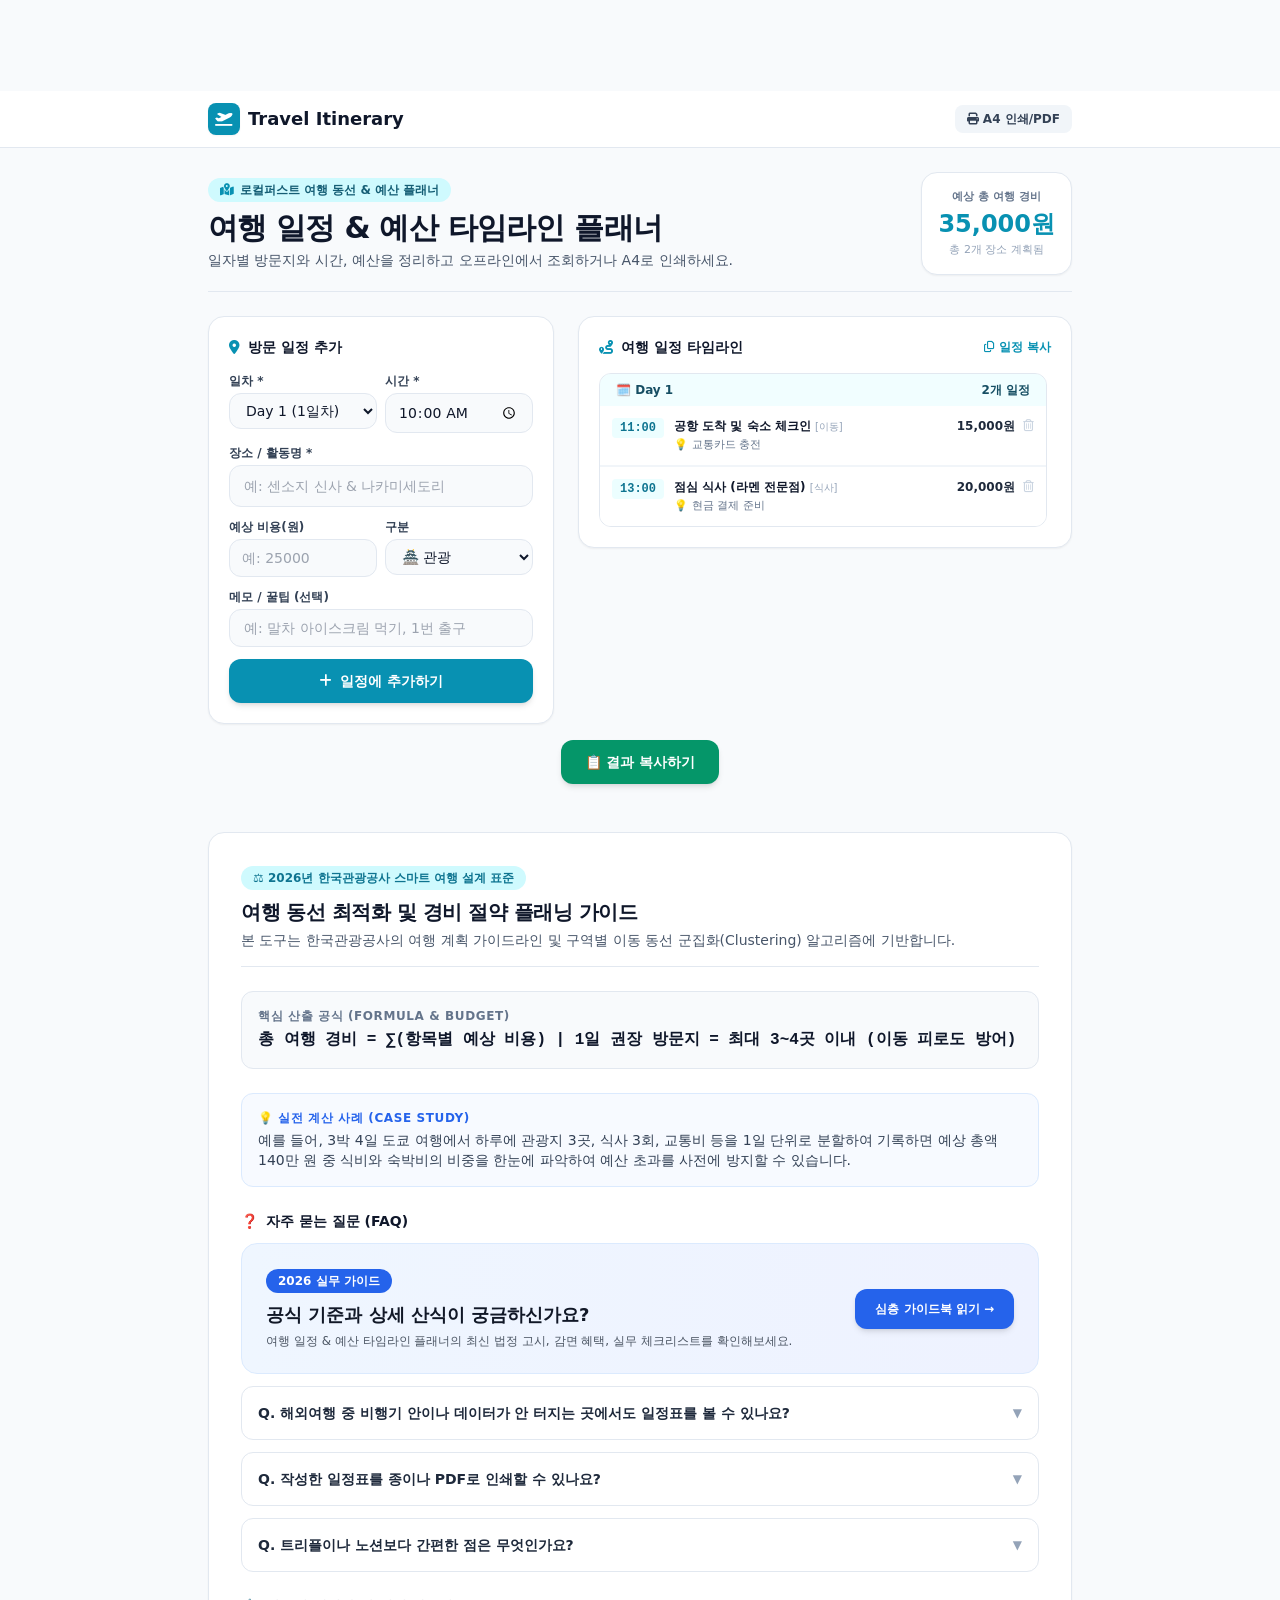
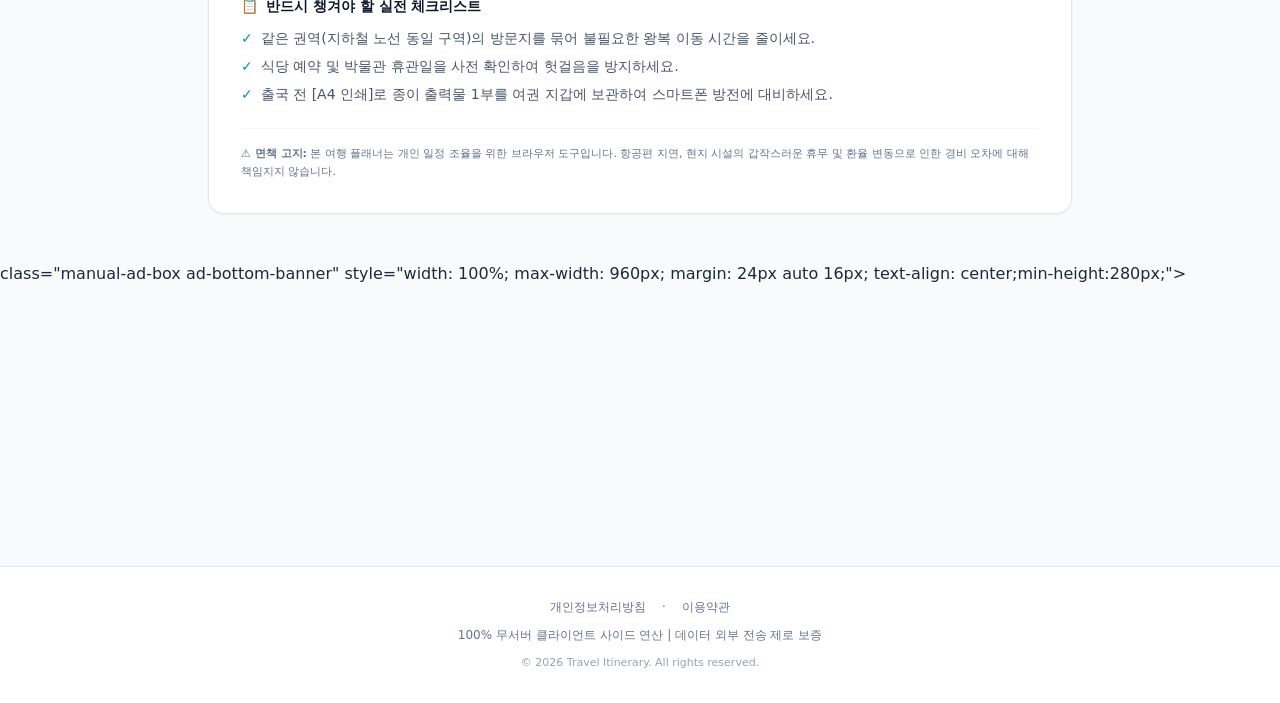
==== commit 51ef5968: "remove cross-link banner to deleted blog (Kiro 2026-10-28)" ====
--- a/index.html
+++ b/index.html
@@ -7,18 +7,18 @@
 
     <link href="apple-touch-icon.png" rel="apple-touch-icon" sizes="180x180"/>
     <meta content="width=device-width, initial-scale=1.0, maximum-scale=1.0, user-scalable=no" name="viewport"/>
-    <title>여행 일정 & 예산 타임라인 플래너 | 동선·경비</title>
-    <meta content="일자별 방문지 동선 타임라인과 경비 정산 플래너. 오프라인 작동, A4 일정표 인쇄 및 PDF 다운로드 무료." name="description"/>
+    <title>여행 일정 &amp; 예산 플래너 | 동선 타임라인·경비 정리</title>
+    <meta content="일자별 방문지 동선과 여행 경비를 정리하고 A4 일정표로 바로 인쇄하는 여행 플래너입니다." name="description"/>
     <link href="https://travel.enjoy-onepage.com/" rel="canonical"/>
     <meta content="website" property="og:type"/>
     <meta property="og:locale" content="ko_KR">
     <meta content="https://travel.enjoy-onepage.com/" property="og:url"/>
-    <meta content="Travel Itinerary - 여행 일정 & 예산 타임라인 플래너" property="og:title"/>
-    <meta content="회원가입 없이 일자별 동선과 여행 경비를 정리하고 A4로 즉시 인쇄하는 여행 플래너입니다." property="og:description"/>
+    <meta content="여행 일정 &amp; 예산 플래너 | 동선 타임라인·경비 정리" property="og:title"/>
+    <meta content="일자별 방문지 동선과 여행 경비를 정리하고 A4 일정표로 바로 인쇄하는 여행 플래너입니다." property="og:description"/>
     <meta content="https://travel.enjoy-onepage.com/og-image.png" property="og:image"/>
     <meta content="summary_large_image" name="twitter:card"/>
-    <meta content="Travel Itinerary - 여행 일정 & 예산 타임라인 플래너" name="twitter:title"/>
-    <meta content="회원가입 없이 일자별 동선과 여행 경비를 정리하고 A4로 즉시 인쇄하는 여행 플래너입니다." name="twitter:description"/>
+    <meta content="여행 일정 &amp; 예산 플래너 | 동선 타임라인·경비 정리" name="twitter:title"/>
+    <meta content="일자별 방문지 동선과 여행 경비를 정리하고 A4 일정표로 바로 인쇄하는 여행 플래너입니다." name="twitter:description"/>
     <meta content="https://travel.enjoy-onepage.com/og-image.png" name="twitter:image"/>
     <link href="/favicon.ico" rel="icon" type="image/x-icon"/>
 
@@ -361,22 +361,6 @@
         <script>(adsbygoogle = window.adsbygoogle || []).push({});</script>
     </div>
 
-    <!-- 🔗 딥리서치 토픽 클러스터: 관련 전문 블로그 가이드 역링크 -->
-<section class="max-w-4xl mx-auto my-6 px-4">
-  <div class="p-4 bg-gradient-to-r from-blue-50 to-indigo-50 dark:from-slate-800 dark:to-slate-800/80 rounded-2xl border border-blue-200/80 dark:border-slate-700 shadow-sm flex flex-col sm:flex-row items-center justify-between gap-3">
-    <div class="flex items-center gap-3">
-      <span class="text-2xl flex-shrink-0">🏛️</span>
-      <div class="text-left">
-        <div class="text-[11px] font-bold text-blue-600 dark:text-blue-400 uppercase tracking-wider">공식 심층 가이드 연계</div>
-        <div class="text-xs sm:text-sm font-bold text-slate-800 dark:text-slate-100 leading-snug">정부24 '출력 불가/미지원 프린터' 오류 1분 해결법 및 2026 정부지원금 실무 가이드</div>
-      </div>
-    </div>
-    <a href="https://life-kr.enjoy-onepage.com/2026/09/18/gov24-printer-pdf-error-fix/" target="_blank" rel="noopener noreferrer" class="shrink-0 px-4 py-2 bg-blue-600 hover:bg-blue-700 text-white text-xs font-bold rounded-xl transition shadow-sm hover:shadow flex items-center gap-1.5">
-      <span>민원 가이드 읽기</span>
-      <span>→</span>
-    </a>
-  </div>
-</section>
 
 <footer class="border-t border-slate-200 bg-white py-8 px-4 text-center">
         <div class="max-w-4xl mx-auto text-xs text-slate-500 space-y-3">
@@ -394,11 +378,17 @@
         const STORAGE_KEY = 'enjoy_travel_itinerary_v1';
         let plans = [];
 
+        function escapeHtml(str) {
+            return String(str || '').replace(/[&<>"']/g, m => ({
+                '&': '&amp;', '<': '&lt;', '>': '&gt;', '"': '&quot;', "'": '&#39;'
+            }[m]));
+        }
+
         function showToast(msg) {
             const toast = document.getElementById('toastNotification');
             const toastMsg = document.getElementById('toastMessage');
             if (toast && toastMsg) {
-                toastMsg.innerText = msg;
+                toastMsg.textContent = msg;
                 toast.classList.remove('opacity-0', 'pointer-events-none');
                 setTimeout(() => toast.classList.add('opacity-0', 'pointer-events-none'), 2200);
             }
@@ -437,8 +427,8 @@
                 groups[p.day].push(p);
             });
 
-            document.getElementById('totalExpenseText').innerText = `${totalCost.toLocaleString()}원`;
-            document.getElementById('tripDaysSub').innerText = `총 ${plans.length}개 장소 계획됨`;
+            document.getElementById('totalExpenseText').textContent = `${totalCost.toLocaleString()}원`;
+            document.getElementById('tripDaysSub').textContent = `총 ${plans.length}개 장소 계획됨`;
 
             if (plans.length === 0) {
                 container.innerHTML = '<div class="text-center py-10 text-slate-400 text-xs">일정이 비어 있습니다. 왼쪽에서 장소를 추가해보세요!</div>';
@@ -456,8 +446,8 @@
                             <div class="flex items-start gap-2.5">
                                 <span class="font-mono font-bold text-cyan-700 bg-cyan-50 px-2 py-0.5 rounded">${item.time}</span>
                                 <div>
-                                    <div class="font-bold text-slate-900">${item.place} <span class="text-[10px] text-slate-400 font-normal">[${item.category}]</span></div>
-                                    ${item.memo ? `<div class="text-[11px] text-slate-500 mt-0.5">💡 ${item.memo}</div>` : ''}
+                                    <div class="font-bold text-slate-900">${escapeHtml(item.place)} <span class="text-[10px] text-slate-400 font-normal">[${escapeHtml(item.category)}]</span></div>
+                                    ${item.memo ? `<div class="text-[11px] text-slate-500 mt-0.5">💡 ${escapeHtml(item.memo)}</div>` : ''}
                                 </div>
                             </div>
                             <div class="flex items-center gap-2">
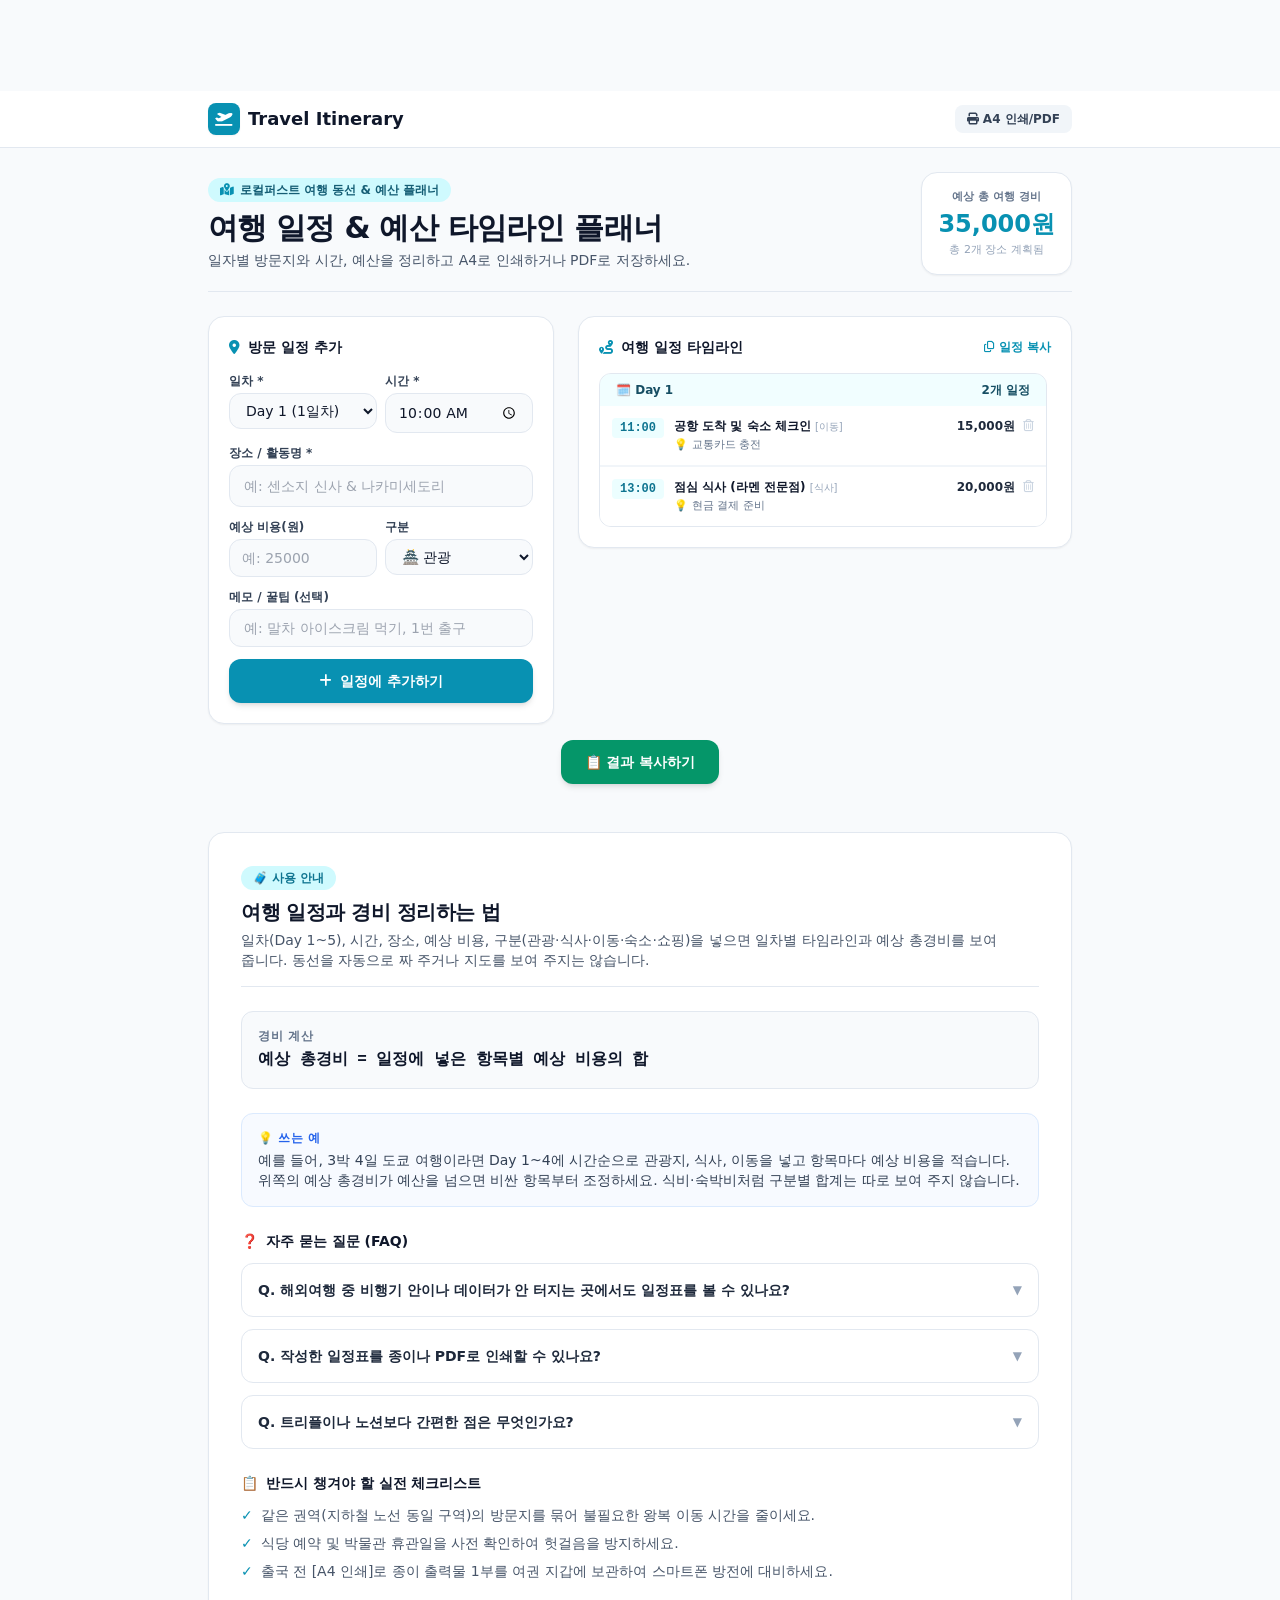
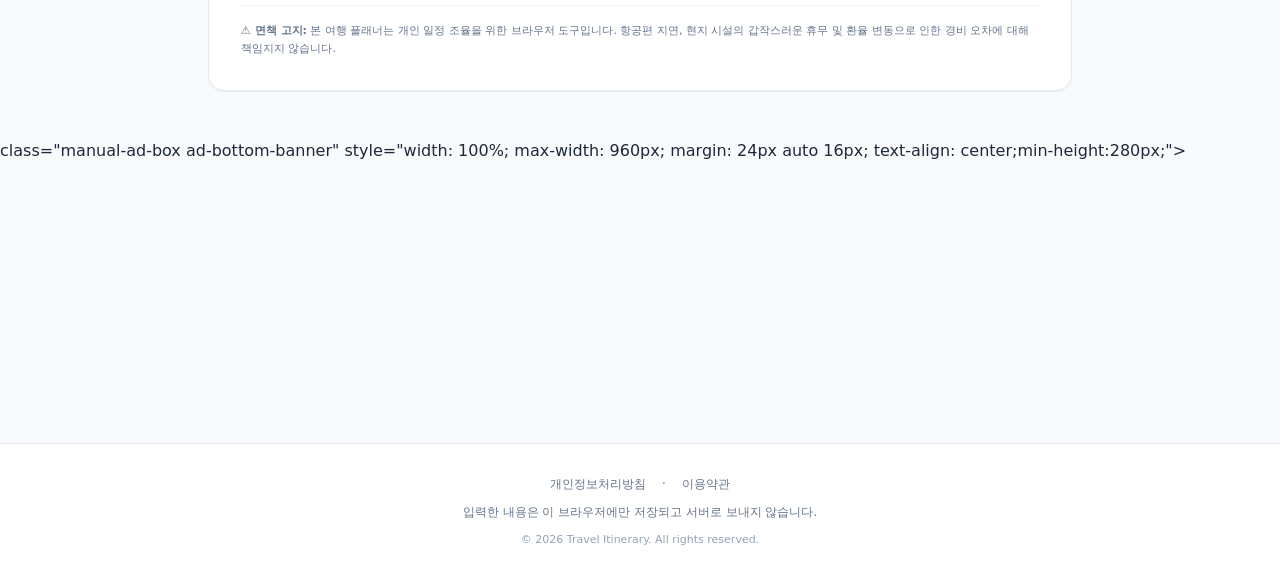
==== commit e15ba2ef: "content: remove template claims, redirect template guide pages - user decision 2026-10-31 [kiro]" ====
--- a/index.html
+++ b/index.html
@@ -38,7 +38,7 @@
           "applicationCategory": "TravelApplication",
           "operatingSystem": "All",
           "browserRequirements": "Requires JavaScript. Requires HTML5.",
-          "description": "일자별 방문지 동선 타임라인과 경비 정산 플래너. 오프라인 작동, A4 일정표 인쇄 무료.",
+          "description": "일자별 방문지 타임라인과 예상 경비 합계를 정리하는 여행 플래너. A4 일정표 인쇄·PDF 저장 무료.",
           "image": "https://travel.enjoy-onepage.com/og-image.png",
           "offers": { "@type": "Offer", "price": "0", "priceCurrency": "KRW" }
         },
@@ -51,7 +51,7 @@
               "name": "해외여행 중 비행기 안이나 데이터가 안 터지는 곳에서도 일정표를 볼 수 있나요?",
               "acceptedAnswer": {
                 "@type": "Answer",
-                "text": "네, Travel Itinerary는 로컬스토리지에 저장되므로 인터넷 연결이 없는 비행기 안이나 해외 오프라인 환경에서도 언제든지 작성한 일정표와 경비 내역을 열람할 수 있습니다."
+                "text": "이미 열어 둔 탭에서는 인터넷이 끊겨도 일정표를 볼 수 있습니다. 하지만 오프라인에서 페이지를 새로 여는 기능은 없으니, 출발 전에 인쇄 버튼으로 PDF를 저장해 두세요."
               }
             },
             {
@@ -67,7 +67,7 @@
               "name": "트리플이나 노션보다 간편한 점은 무엇인가요?",
               "acceptedAnswer": {
                 "@type": "Answer",
-                "text": "복잡한 회원가입, 앱 설치, 친구 초대 절차 없이 링크에 접속하자마자 1초 만에 일자별 장소와 예산을 채워 넣을 수 있어 초간단 여행 계획에 최적화되어 있습니다."
+                "text": "회원가입이나 앱 설치 없이 바로 쓸 수 있습니다. 대신 지도, 동행자 공유, 여러 기기 동기화 기능은 없습니다."
               }
             }
           ]
@@ -156,7 +156,7 @@
                     여행 일정 & 예산 타임라인 플래너
                 </h1>
                 <p class="text-slate-600 text-xs sm:text-sm mt-1">
-                    일자별 방문지와 시간, 예산을 정리하고 오프라인에서 조회하거나 A4로 인쇄하세요.
+                    일자별 방문지와 시간, 예산을 정리하고 A4로 인쇄하거나 PDF로 저장하세요.
                 </p>
             </div>
             <div class="bg-white border border-slate-200 rounded-2xl p-3 sm:p-4 text-center min-w-[150px] shadow-sm">
@@ -264,44 +264,33 @@
       <div class="bg-white rounded-2xl p-6 sm:p-8 border border-slate-200 shadow-sm space-y-6">
         <div class="border-b border-slate-200 pb-4">
           <div class="inline-flex items-center gap-1.5 px-3 py-1 rounded-full text-xs font-bold bg-cyan-100 text-cyan-700 mb-2">
-            <span>⚖️ 2026년 한국관광공사 스마트 여행 설계 표준</span>
+            <span>🧳 사용 안내</span>
           </div>
           <h3 class="text-xl font-black text-slate-900 tracking-tight">
-            여행 동선 최적화 및 경비 절약 플래닝 가이드
+            여행 일정과 경비 정리하는 법
           </h3>
           <p class="text-xs sm:text-sm text-slate-600 mt-1">
-            본 도구는 한국관광공사의 여행 계획 가이드라인 및 구역별 이동 동선 군집화(Clustering) 알고리즘에 기반합니다.
+            일차(Day 1~5), 시간, 장소, 예상 비용, 구분(관광·식사·이동·숙소·쇼핑)을 넣으면 일차별 타임라인과 예상 총경비를 보여 줍니다. 동선을 자동으로 짜 주거나 지도를 보여 주지는 않습니다.
           </p>
         </div>
 
         <div class="p-4 bg-slate-50 rounded-xl border border-slate-200">
-          <div class="text-xs font-bold text-slate-500 uppercase tracking-wider mb-1">핵심 산출 공식 (Formula & Budget)</div>
+          <div class="text-xs font-bold text-slate-500 uppercase tracking-wider mb-1">경비 계산</div>
           <div class="text-sm sm:text-base font-extrabold text-slate-900 font-mono leading-relaxed">
-            총 여행 경비 = ∑(항목별 예상 비용) | 1일 권장 방문지 = 최대 3~4곳 이내 (이동 피로도 방어)
+            예상 총경비 = 일정에 넣은 항목별 예상 비용의 합
           </div>
         </div>
 
         <div class="p-4 bg-blue-50/50 rounded-xl border border-blue-100">
-          <div class="text-xs font-bold text-blue-600 uppercase tracking-wider mb-1">💡 실전 계산 사례 (Case Study)</div>
+          <div class="text-xs font-bold text-blue-600 uppercase tracking-wider mb-1">💡 쓰는 예</div>
           <p class="text-xs sm:text-sm text-slate-700 leading-relaxed">
-            예를 들어, 3박 4일 도쿄 여행에서 하루에 관광지 3곳, 식사 3회, 교통비 등을 1일 단위로 분할하여 기록하면 예상 총액 140만 원 중 식비와 숙박비의 비중을 한눈에 파악하여 예산 초과를 사전에 방지할 수 있습니다.
+            예를 들어, 3박 4일 도쿄 여행이라면 Day 1~4에 시간순으로 관광지, 식사, 이동을 넣고 항목마다 예상 비용을 적습니다. 위쪽의 예상 총경비가 예산을 넘으면 비싼 항목부터 조정하세요. 식비·숙박비처럼 구분별 합계는 따로 보여 주지 않습니다.
           </p>
         </div>
 
         <div class="space-y-3">
           <h4 class="text-sm font-bold text-slate-900 mb-2 flex items-center gap-2"><span>❓</span> 자주 묻는 질문 (FAQ)</h4>
           
-    <!-- 심층 가이드북 바로가기 (4-1-4 헌법 준수) -->
-    <div class="mt-8 mb-8 p-6 bg-gradient-to-r from-blue-50 to-indigo-50 rounded-2xl border border-blue-100 flex flex-col sm:flex-row items-center justify-between gap-4">
-      <div>
-        <span class="inline-block px-3 py-1 bg-blue-600 text-white text-xs font-bold rounded-full mb-2">2026 실무 가이드</span>
-        <h3 class="text-lg font-bold text-gray-900">공식 기준과 상세 산식이 궁금하신가요?</h3>
-        <p class="text-xs text-gray-600 mt-1">여행 일정 & 예산 타임라인 플래너의 최신 법정 고시, 감면 혜택, 실무 체크리스트를 확인해보세요.</p>
-      </div>
-      <a href="/guides/guide.html" class="whitespace-nowrap px-5 py-3 bg-blue-600 hover:bg-blue-700 text-white font-bold rounded-xl shadow-md transition flex items-center gap-2 text-xs shrink-0">
-        심층 가이드북 읽기 &rarr;
-      </a>
-    </div>
 
     <details class="group border border-slate-200 rounded-xl p-4">
             <summary class="flex items-center justify-between cursor-pointer font-bold text-sm text-slate-800">
@@ -309,7 +298,7 @@
               <span class="transition group-open:rotate-180 text-slate-400 text-xs">▼</span>
             </summary>
             <div class="text-xs text-slate-600 mt-3 leading-relaxed border-t border-slate-100 pt-3">
-              네, Travel Itinerary는 로컬스토리지에 저장되므로 인터넷 연결이 없는 비행기 안이나 해외 오프라인 환경에서도 언제든지 작성한 일정표와 경비 내역을 열람할 수 있습니다.
+              이미 열어 둔 탭에서는 인터넷이 끊겨도 일정표를 볼 수 있습니다. 하지만 오프라인에서 페이지를 새로 여는 기능은 없으니, 출발 전에 인쇄 버튼으로 PDF를 저장해 두세요.
             </div>
           </details>
           <details class="group border border-slate-200 rounded-xl p-4">
@@ -327,7 +316,7 @@
               <span class="transition group-open:rotate-180 text-slate-400 text-xs">▼</span>
             </summary>
             <div class="text-xs text-slate-600 mt-3 leading-relaxed border-t border-slate-100 pt-3">
-              복잡한 회원가입, 앱 설치, 친구 초대 절차 없이 링크에 접속하자마자 1초 만에 일자별 장소와 예산을 채워 넣을 수 있어 초간단 여행 계획에 최적화되어 있습니다.
+              회원가입이나 앱 설치 없이 바로 쓸 수 있습니다. 대신 지도, 동행자 공유, 여러 기기 동기화 기능은 없습니다.
             </div>
           </details>
         </div>
@@ -369,7 +358,7 @@
                 <span>·</span>
                 <a class="hover:text-cyan-600 transition" href="/terms.html">이용약관</a>
             </div>
-            <p>100% 무서버 클라이언트 사이드 연산 | 데이터 외부 전송 제로 보증</p>
+            <p>입력한 내용은 이 브라우저에만 저장되고 서버로 보내지 않습니다.</p>
             <p class="text-[11px] text-slate-400">© 2026 Travel Itinerary. All rights reserved.</p>
         </div>
     </footer>
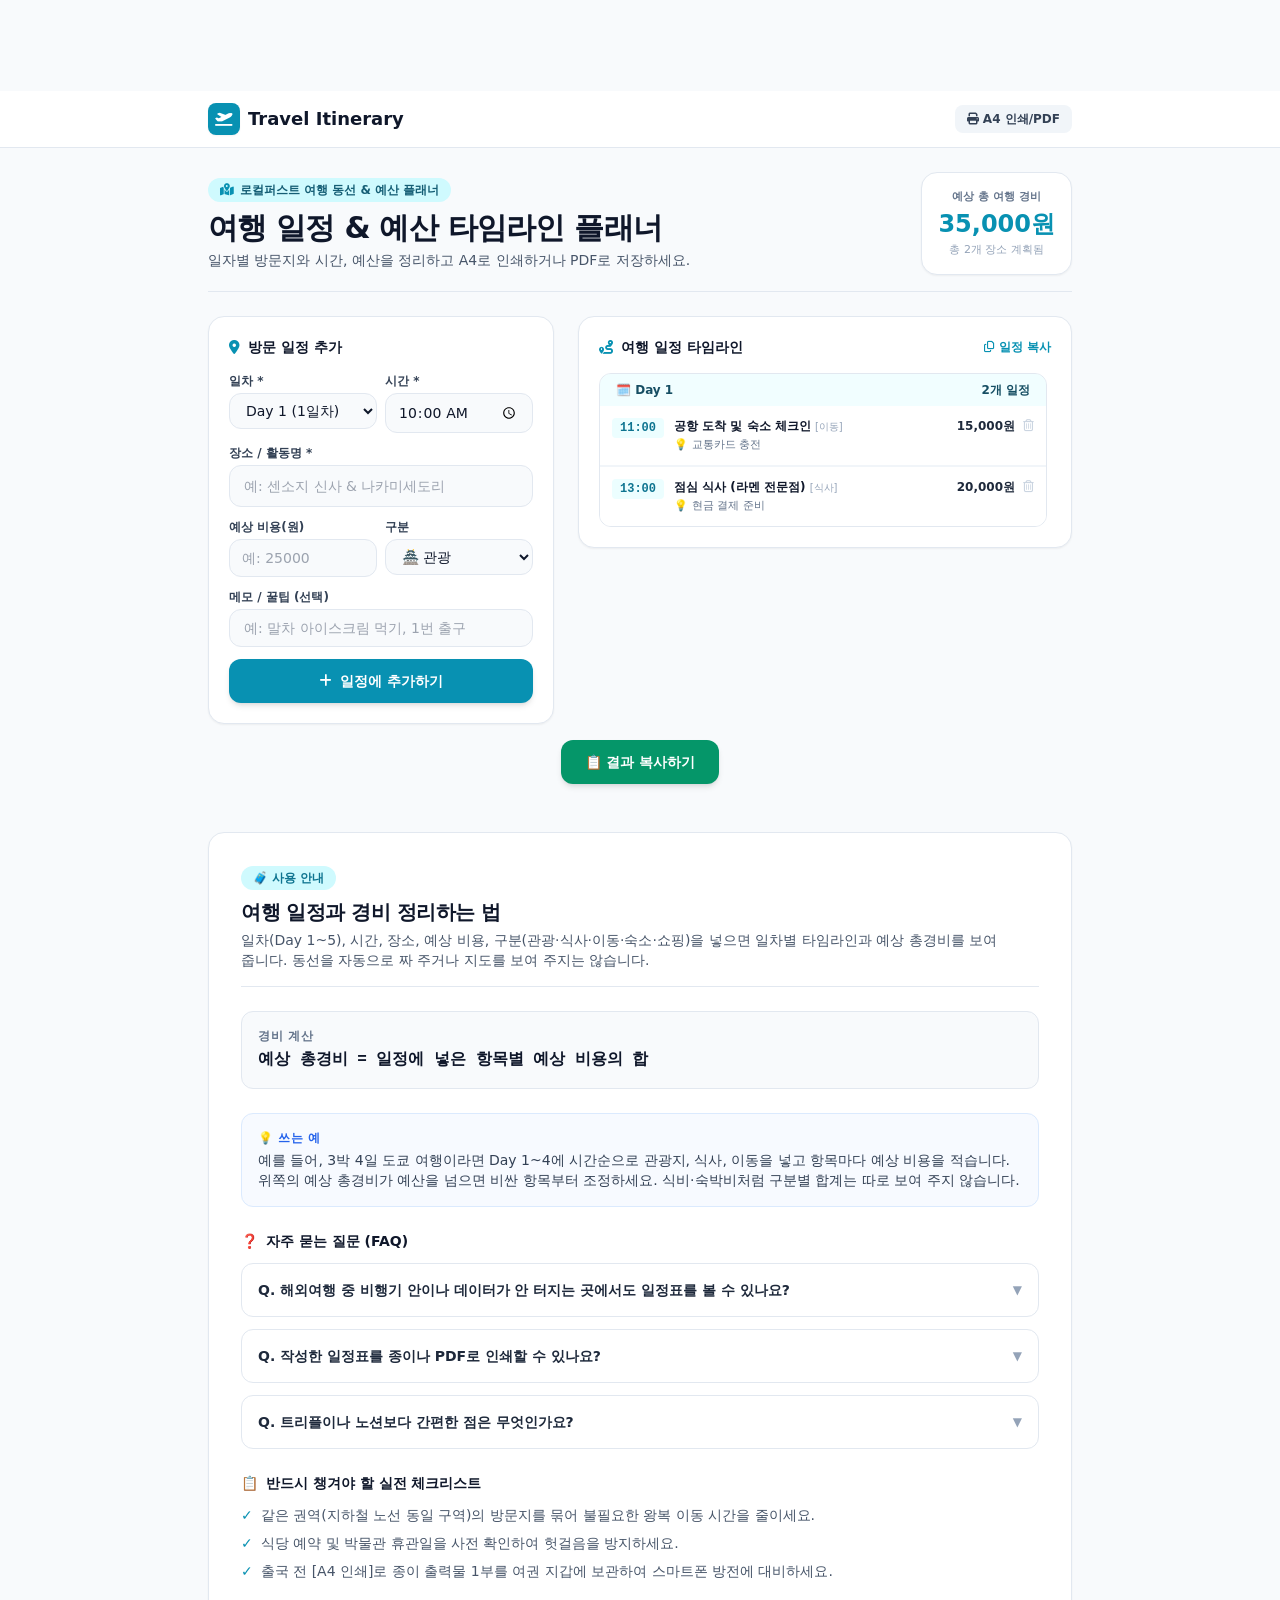
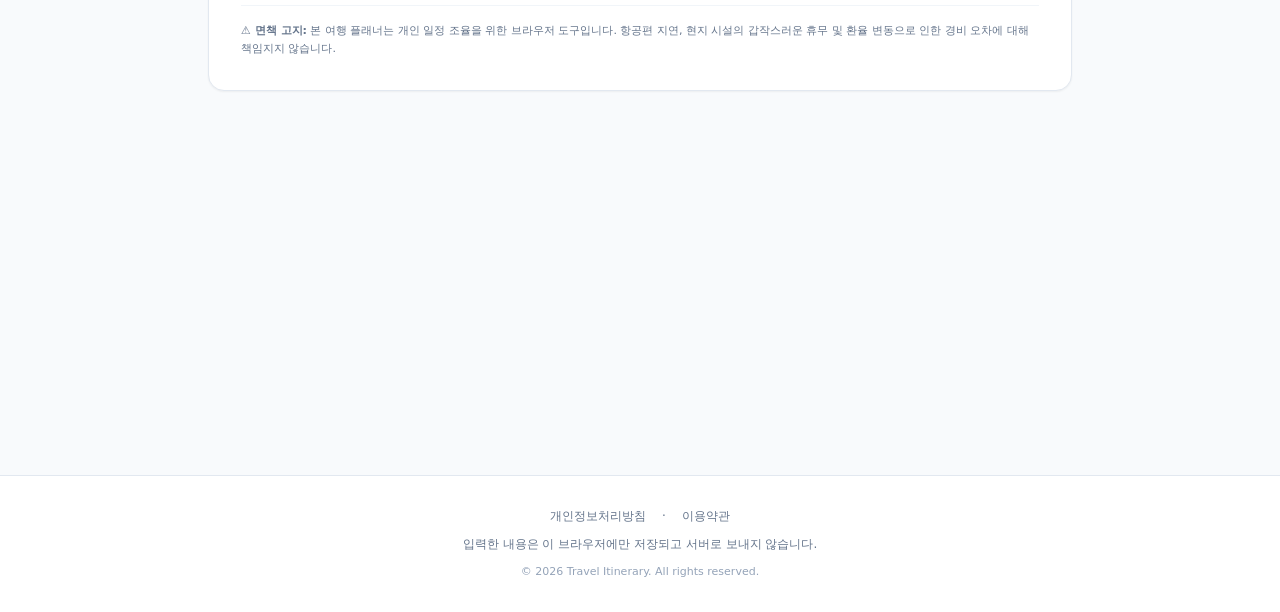
==== commit c220e9ad: "fix: repair broken bottom-ad markup (code text on page), full-width mid ad - user request 2026-10-31" ====
--- a/index.html
+++ b/index.html
@@ -83,7 +83,7 @@
       :focus-visible { outline: 2px solid #3b82f6 !important; outline-offset: 2px !important; }
       input:focus-visible, select:focus-visible, textarea:focus-visible, button:focus-visible { outline: 2px solid #2563eb !important; outline-offset: 1px !important; }
       @media print {
-        header, footer, .ad-top-banner, .ad-bottom-banner, #inputPanel, button, #toastNotification { display: none !important; }
+        header, footer, .ad-top-banner, .ad-bottom-banner, .ad-box, #inputPanel, button, #toastNotification { display: none !important; }
         #timelineCard { border: none !important; box-shadow: none !important; width: 100% !important; }
       }
     </style>
@@ -338,14 +338,14 @@
       </div>
     </section>
 
-    <div <!-- ADSENSE START: mid -->
-<div class="ad-box ad-mid" style="max-width:1080px;margin:16px auto;padding:0 14px;text-align:center;">
+    <!-- ADSENSE START: mid -->
+<div class="ad-box ad-mid" style="width:100%;box-sizing:border-box;max-width:1080px;margin:16px auto;padding:0 14px;text-align:center;">
   <ins class="adsbygoogle" style="display:block" data-ad-client="ca-pub-2228289204702106" data-ad-slot="1186914926" data-ad-format="auto" data-full-width-responsive="true"></ins>
   <script>(adsbygoogle = window.adsbygoogle || []).push({});</script>
 </div>
 <!-- ADSENSE END: mid -->
 
-class="manual-ad-box ad-bottom-banner" style="width: 100%; max-width: 960px; margin: 24px auto 16px; text-align: center;min-height:280px;">
+<div class="manual-ad-box ad-bottom-banner" style="width: 100%; max-width: 960px; margin: 24px auto 16px; text-align: center;min-height:280px;">
         <ins class="adsbygoogle" data-ad-client="ca-pub-2228289204702106" data-ad-format="auto" data-ad-slot="3416334507" data-full-width-responsive="true" style="display:block;min-height:280px;"></ins>
         <script>(adsbygoogle = window.adsbygoogle || []).push({});</script>
     </div>
